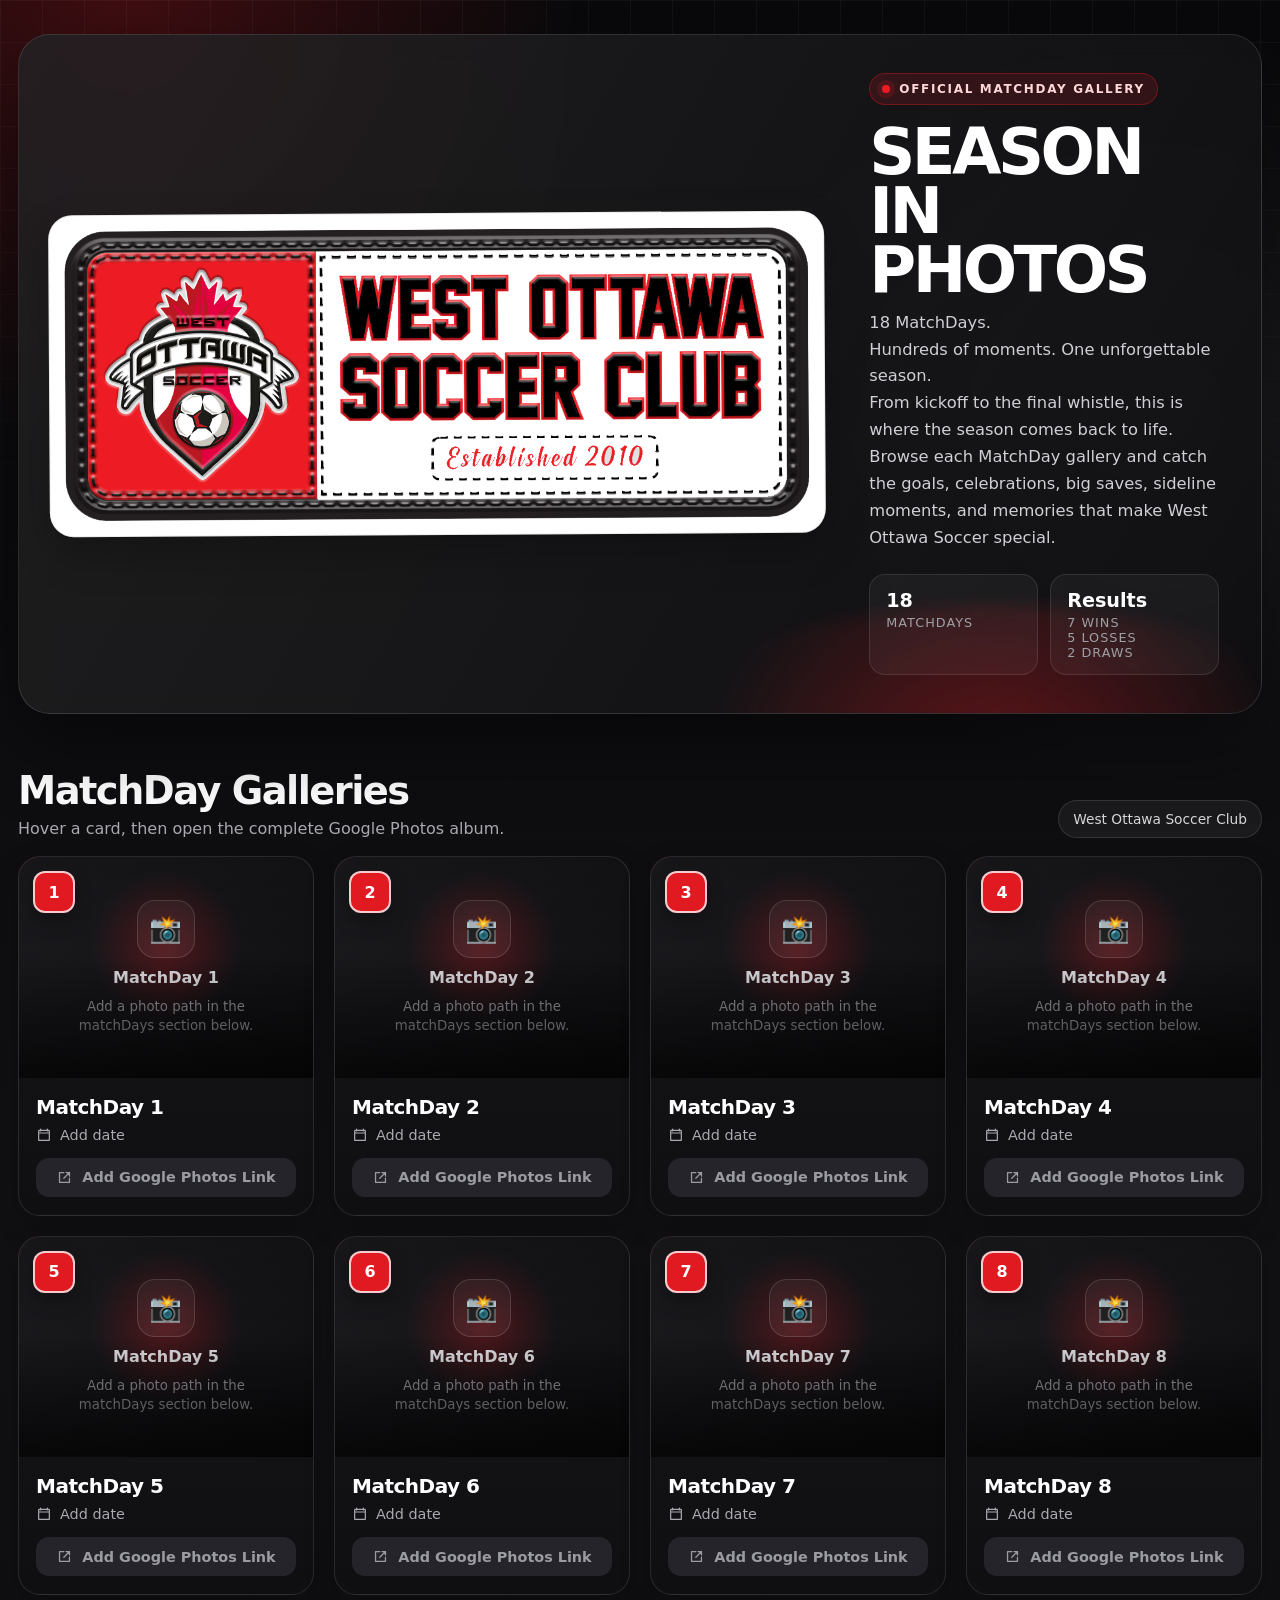
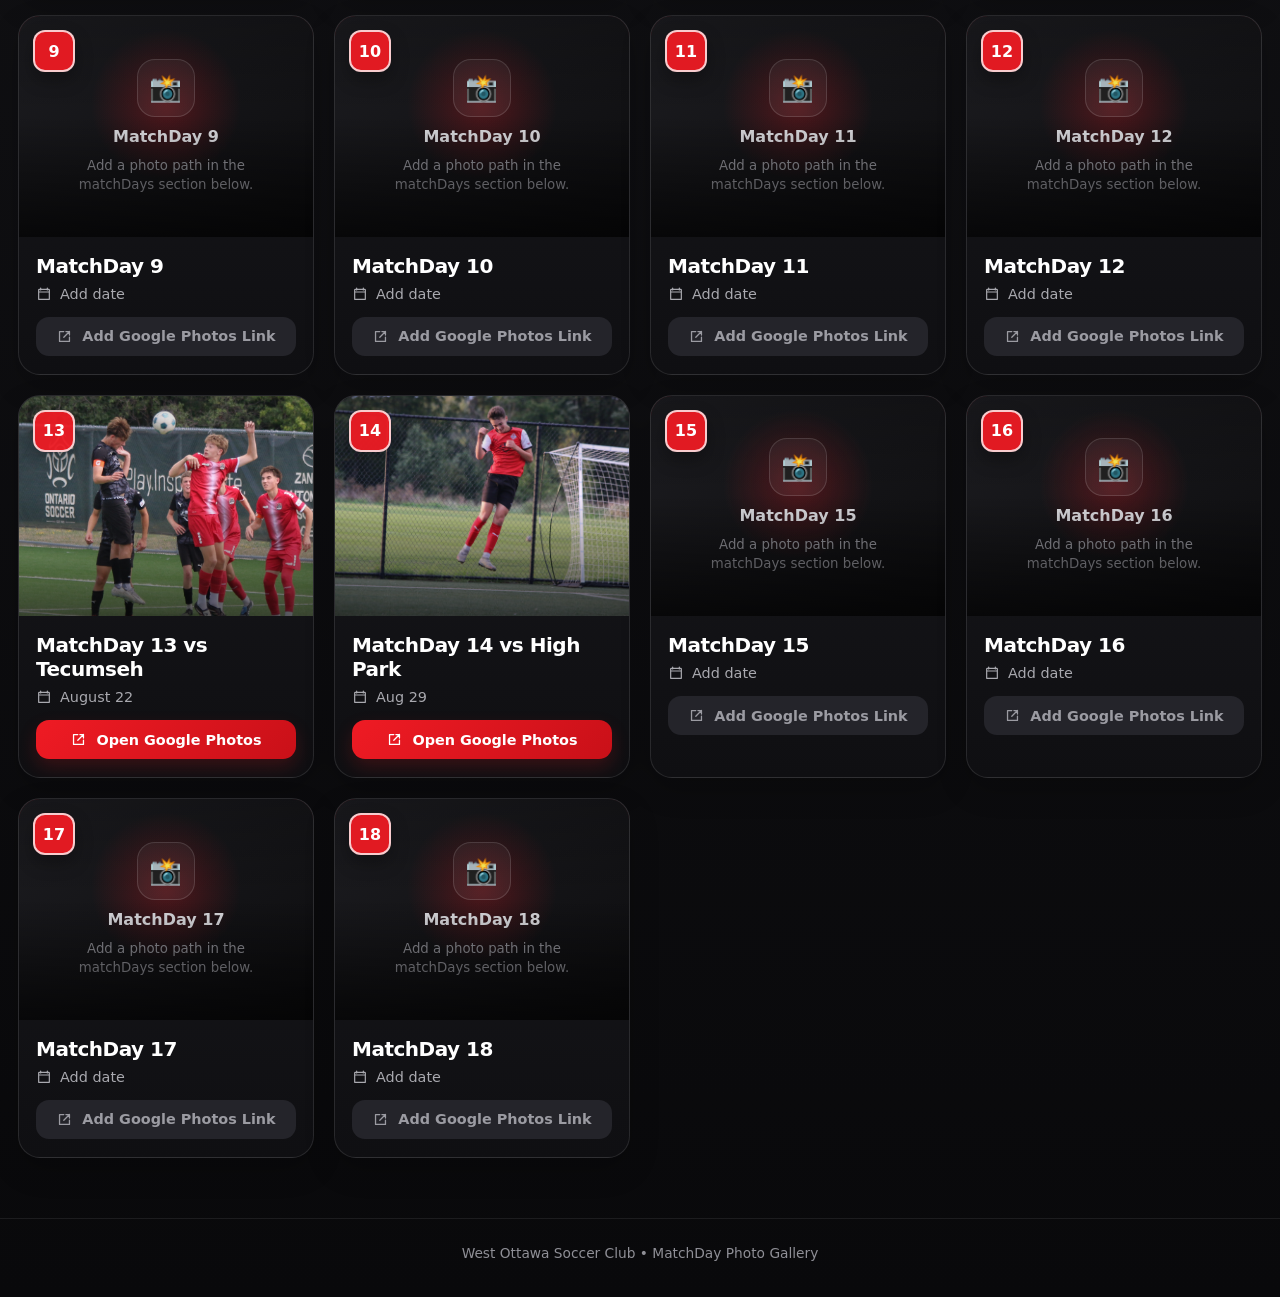
==== index.html @ 579917c5 "Improve matchday description formatting Updated the matchday description for better readability." ====
<!DOCTYPE html>
<html lang="en">
<head>
  <meta charset="UTF-8" />
  <meta name="viewport" content="width=device-width, initial-scale=1.0" />
  <meta name="theme-color" content="#d71920" />
  <title>West Ottawa Soccer Club — MatchDay Gallery</title>

  <style>
    :root{
      --red:#ef1b24;
      --red-dark:#b70f16;
      --black:#0c0c0f;
      --black-soft:#17171b;
      --white:#ffffff;
      --offwhite:#f4f4f4;
      --grey:#8b8b8f;
      --border:rgba(255,255,255,.12);
      --shadow:0 18px 45px rgba(0,0,0,.22);
      --radius:22px;
    }

    *{box-sizing:border-box}
    html{scroll-behavior:smooth}

    body{
      margin:0;
      font-family:Inter,ui-sans-serif,system-ui,-apple-system,BlinkMacSystemFont,"Segoe UI",sans-serif;
      color:var(--white);
      background:
        radial-gradient(circle at 10% 0%, rgba(239,27,36,.24), transparent 28rem),
        radial-gradient(circle at 90% 14%, rgba(255,255,255,.07), transparent 24rem),
        linear-gradient(180deg,#09090b 0%,#111114 45%,#09090b 100%);
      min-height:100vh;
      overflow-x:hidden;
    }

    body::before{
      content:"";
      position:fixed;
      inset:0;
      pointer-events:none;
      opacity:.06;
      background-image:
        linear-gradient(rgba(255,255,255,.7) 1px,transparent 1px),
        linear-gradient(90deg,rgba(255,255,255,.7) 1px,transparent 1px);
      background-size:42px 42px;
      mask-image:linear-gradient(to bottom,black,transparent 80%);
    }

    a{color:inherit;text-decoration:none}

    .page-shell{
      width:min(1500px,calc(100% - 36px));
      margin:0 auto;
    }

    .hero{
      position:relative;
      padding:34px 0 26px;
    }

    .hero-card{
      position:relative;
      overflow:hidden;
      border:1px solid var(--border);
      border-radius:32px;
      background:
        linear-gradient(120deg,rgba(255,255,255,.09),rgba(255,255,255,.025)),
        rgba(8,8,10,.8);
      box-shadow:0 30px 80px rgba(0,0,0,.45);
      backdrop-filter:blur(14px);
    }

    .hero-card::after{
      content:"";
      position:absolute;
      inset:auto -12% -46% 45%;
      height:420px;
      border-radius:50%;
      background:radial-gradient(circle,rgba(239,27,36,.42),transparent 65%);
      filter:blur(8px);
      pointer-events:none;
    }

    .hero-inner{
      position:relative;
      z-index:2;
      display:grid;
      grid-template-columns:minmax(0,1.35fr) minmax(320px,.65fr);
      align-items:center;
      gap:32px;
      padding:30px;
    }

    .club-logo-wrap{
      position:relative;
      padding:16px;
      border-radius:24px;
      background:#fff;
      box-shadow:inset 0 0 0 1px rgba(0,0,0,.08),0 18px 40px rgba(0,0,0,.24);
      transform:rotate(-.35deg);
      transition:.35s ease;
    }

    .club-logo-wrap:hover{
      transform:rotate(0deg) translateY(-3px) scale(1.005);
    }

    .club-logo{
      width:100%;
      height:auto;
      display:block;
      border-radius:15px;
    }

    .hero-copy{
      padding:8px 12px;
    }

    .eyebrow{
      display:inline-flex;
      align-items:center;
      gap:9px;
      padding:8px 12px;
      border-radius:999px;
      background:rgba(239,27,36,.14);
      border:1px solid rgba(239,27,36,.34);
      color:#ffd6d8;
      text-transform:uppercase;
      font-size:.75rem;
      font-weight:800;
      letter-spacing:.14em;
    }

    .eyebrow::before{
      content:"";
      width:8px;
      height:8px;
      border-radius:50%;
      background:var(--red);
      box-shadow:0 0 0 5px rgba(239,27,36,.15);
    }

    h1{
      margin:18px 0 10px;
      font-size:clamp(2.3rem,5vw,5rem);
      line-height:.92;
      letter-spacing:-.055em;
      text-transform:uppercase;
    }

    .hero-copy p{
      margin:0;
      color:#cfcfd5;
      font-size:1.02rem;
      line-height:1.65;
      max-width:50ch;
    }

    .stats{
      display:flex;
      flex-wrap:wrap;
      gap:12px;
      margin-top:22px;
    }

    .stat{
      flex:1 1 120px;
      padding:14px 16px;
      border:1px solid rgba(255,255,255,.1);
      border-radius:16px;
      background:rgba(255,255,255,.045);
    }

    .stat strong{
      display:block;
      font-size:1.2rem;
    }

    .stat span{
      display:block;
      margin-top:3px;
      color:#9f9fa6;
      font-size:.8rem;
      text-transform:uppercase;
      letter-spacing:.08em;
    }

    .section-head{
      display:flex;
      justify-content:space-between;
      align-items:end;
      gap:20px;
      margin:28px 0 18px;
    }

    .section-title{
      margin:0;
      font-size:clamp(1.75rem,3vw,2.5rem);
      letter-spacing:-.04em;
    }

    .section-subtitle{
      margin:.4rem 0 0;
      color:#a9a9b0;
    }

    .season-tag{
      border:1px solid rgba(255,255,255,.12);
      background:rgba(255,255,255,.05);
      padding:10px 14px;
      border-radius:999px;
      color:#d8d8dc;
      font-size:.86rem;
      white-space:nowrap;
    }

    .gallery{
      display:grid;
      grid-template-columns:repeat(4,minmax(0,1fr));
      gap:20px;
      padding-bottom:60px;
    }

    .match-card{
      position:relative;
      isolation:isolate;
      border-radius:var(--radius);
      overflow:hidden;
      background:linear-gradient(180deg,#17171b,#0f0f12);
      border:1px solid rgba(255,255,255,.105);
      box-shadow:0 12px 30px rgba(0,0,0,.2);
      transition:transform .28s ease,box-shadow .28s ease,border-color .28s ease;
      min-width:0;
    }

    .match-card::before{
      content:"";
      position:absolute;
      inset:-2px;
      border-radius:inherit;
      z-index:-1;
      background:linear-gradient(145deg,rgba(239,27,36,.0),rgba(239,27,36,.7),rgba(255,255,255,.1));
      opacity:0;
      transition:.28s ease;
    }

    .match-card:hover{
      transform:translateY(-8px);
      box-shadow:0 25px 55px rgba(0,0,0,.34);
      border-color:transparent;
    }

    .match-card:hover::before{opacity:1}

    .photo-frame{
      position:relative;
      aspect-ratio:4/3;
      overflow:hidden;
      background:
        linear-gradient(150deg,rgba(239,27,36,.24),rgba(255,255,255,.035)),
        #1c1c20;
    }

    .photo-frame img{
      width:100%;
      height:100%;
      object-fit:cover;
      display:block;
      transition:transform .5s cubic-bezier(.2,.7,.2,1),filter .5s ease;
    }

    .match-card:hover .photo-frame img{
      transform:scale(1.06);
      filter:saturate(1.08) contrast(1.03);
    }

    .photo-overlay{
      position:absolute;
      inset:0;
      display:flex;
      flex-direction:column;
      justify-content:space-between;
      padding:14px;
      background:linear-gradient(to bottom,rgba(0,0,0,.18),transparent 45%,rgba(0,0,0,.64));
      pointer-events:none;
    }

    .number-badge{
      align-self:flex-start;
      display:grid;
      place-items:center;
      width:42px;
      height:42px;
      border-radius:12px;
      background:rgba(239,27,36,.94);
      border:2px solid rgba(255,255,255,.78);
      font-weight:900;
      box-shadow:0 8px 18px rgba(0,0,0,.28);
    }

    .view-cue{
      align-self:flex-end;
      display:flex;
      align-items:center;
      gap:8px;
      padding:8px 10px;
      border-radius:999px;
      background:rgba(0,0,0,.55);
      border:1px solid rgba(255,255,255,.15);
      backdrop-filter:blur(9px);
      font-size:.78rem;
      font-weight:700;
      opacity:0;
      transform:translateY(6px);
      transition:.25s ease;
    }

    .match-card:hover .view-cue{
      opacity:1;
      transform:translateY(0);
    }

    .placeholder{
      position:absolute;
      inset:0;
      display:grid;
      place-items:center;
      text-align:center;
      padding:24px;
      background:
        radial-gradient(circle at 50% 40%,rgba(239,27,36,.28),transparent 38%),
        linear-gradient(145deg,#1c1c20,#0d0d0f);
    }

    .placeholder-inner{
      display:flex;
      flex-direction:column;
      align-items:center;
      gap:10px;
      color:#dddde1;
    }

    .placeholder-icon{
      width:58px;
      height:58px;
      border-radius:18px;
      display:grid;
      place-items:center;
      border:1px solid rgba(255,255,255,.14);
      background:rgba(255,255,255,.05);
      font-size:1.65rem;
    }

    .placeholder small{
      color:#94949b;
      line-height:1.45;
    }

    .card-body{
      padding:17px 17px 18px;
    }

    .match-title{
      margin:0;
      font-size:1.25rem;
      letter-spacing:-.025em;
    }

    .date-line{
      display:flex;
      align-items:center;
      gap:8px;
      margin:8px 0 15px;
      color:#a9a9af;
      font-size:.9rem;
    }

    .date-line svg{
      width:16px;
      height:16px;
      flex:0 0 auto;
    }

    .album-link{
      display:flex;
      align-items:center;
      justify-content:center;
      gap:9px;
      width:100%;
      padding:11px 13px;
      border-radius:13px;
      color:#fff;
      font-weight:800;
      font-size:.9rem;
      background:linear-gradient(135deg,var(--red),#c91018);
      box-shadow:0 8px 18px rgba(239,27,36,.18);
      transition:.22s ease;
    }

    .album-link:hover{
      transform:translateY(-2px);
      box-shadow:0 12px 24px rgba(239,27,36,.28);
      filter:brightness(1.05);
    }

    .album-link.is-placeholder{
      background:#24242a;
      color:#9b9ba2;
      box-shadow:none;
      cursor:not-allowed;
    }

    .album-link svg{
      width:17px;
      height:17px;
    }

    footer{
      border-top:1px solid rgba(255,255,255,.08);
      color:#8f8f96;
      text-align:center;
      padding:26px 16px 36px;
      font-size:.86rem;
    }

    .back-to-top{
      position:fixed;
      right:20px;
      bottom:20px;
      width:46px;
      height:46px;
      border-radius:50%;
      border:1px solid rgba(255,255,255,.16);
      color:#fff;
      background:rgba(18,18,22,.82);
      backdrop-filter:blur(12px);
      display:grid;
      place-items:center;
      opacity:0;
      transform:translateY(10px);
      pointer-events:none;
      cursor:pointer;
      transition:.24s ease;
      z-index:20;
    }

    .back-to-top.show{
      opacity:1;
      transform:translateY(0);
      pointer-events:auto;
    }

    .back-to-top:hover{
      background:var(--red);
      transform:translateY(-2px);
    }

    .reveal{
      opacity:0;
      transform:translateY(16px);
      transition:opacity .55s ease,transform .55s ease;
    }

    .reveal.visible{
      opacity:1;
      transform:translateY(0);
    }

    @media (max-width:1180px){
      .gallery{grid-template-columns:repeat(3,minmax(0,1fr))}
      .hero-inner{grid-template-columns:1fr}
      .hero-copy{padding:4px}
    }

    @media (max-width:820px){
      .gallery{grid-template-columns:repeat(2,minmax(0,1fr))}
      .hero-inner{padding:18px}
      .page-shell{width:min(100% - 24px,1500px)}
      .section-head{align-items:flex-start;flex-direction:column}
    }

    @media (max-width:520px){
      .gallery{grid-template-columns:1fr}
      .hero{padding-top:16px}
      .hero-card{border-radius:24px}
      .club-logo-wrap{padding:9px;border-radius:16px}
      .club-logo{border-radius:10px}
      h1{font-size:2.3rem}
    }

    @media (prefers-reduced-motion:reduce){
      *{
        scroll-behavior:auto !important;
        transition:none !important;
        animation:none !important;
      }
      .reveal{opacity:1;transform:none}
    }
  </style>
</head>
<body>

  <main class="page-shell">
    <section class="hero">
      <div class="hero-card">
        <div class="hero-inner">
          <div class="club-logo-wrap">
            <img
              class="club-logo"
              src="images/west-ottawa-soccer-club.png"
              alt="West Ottawa Soccer Club"
            />
          </div>

          <div class="hero-copy">
            <div class="eyebrow">Official MatchDay Gallery</div>
            <h1>Season in<br>Photos</h1>
            <p>
             18 MatchDays. <br>Hundreds of moments. One unforgettable season.<br>
From kickoff to the final whistle, this is where the season comes back to life. 
              <br>Browse each MatchDay gallery and catch the goals, celebrations, big saves, sideline moments, and memories that make West Ottawa Soccer special.
            </p>

            <div class="stats">
              <div class="stat"><strong>18</strong><span>MatchDays</span></div>
                <div class="stat"><strong>Results</strong><span>7 Wins <br>5 Losses<br>2 Draws</span></div>
            </div>
          </div>
        </div>
      </div>
    </section>

    <section>
      <div class="section-head">
        <div>
          <h2 class="section-title">MatchDay Galleries</h2>
          <p class="section-subtitle">Hover a card, then open the complete Google Photos album.</p>
        </div>
        <div class="season-tag">West Ottawa Soccer Club</div>
      </div>

      <div id="gallery" class="gallery" aria-live="polite"></div>
    </section>
  </main>

  <button class="back-to-top" id="backToTop" aria-label="Back to top">↑</button>

  <footer>
    West Ottawa Soccer Club • MatchDay Photo Gallery
  </footer>

  <script>
    /*
      ============================================================
      EDIT YOUR MATCHDAYS HERE
      ============================================================

      photo: Put the image inside the /images folder and enter its filename.
             Example: "images/matchday-01.jpg"

      date:  Enter any date format you like.
             Example: "September 10, 2026"

      album: Paste the Google Photos album link.
             Example: "https://photos.app.goo.gl/xxxxxxxx"

      If photo or album is left blank, the page automatically shows
      a clean placeholder instead.
    */

    const matchDays = [
      { title: "MatchDay 1",  date: "Add date", photo: "", album: "" },
      { title: "MatchDay 2",  date: "Add date", photo: "", album: "" },
      { title: "MatchDay 3",  date: "Add date", photo: "", album: "" },
      { title: "MatchDay 4",  date: "Add date", photo: "", album: "" },
      { title: "MatchDay 5",  date: "Add date", photo: "", album: "" },
      { title: "MatchDay 6",  date: "Add date", photo: "", album: "" },
      { title: "MatchDay 7",  date: "Add date", photo: "", album: "" },
      { title: "MatchDay 8",  date: "Add date", photo: "", album: "" },
      { title: "MatchDay 9",  date: "Add date", photo: "", album: "" },
      { title: "MatchDay 10", date: "Add date", photo: "", album: "" },
      { title: "MatchDay 11", date: "Add date", photo: "", album: "" },
      { title: "MatchDay 12", date: "Add date", photo: "", album: "" },
      { title: "MatchDay 13 vs Tecumseh", date: "August 22", photo: "images/matchday13.jpg", album: "https://photos.app.goo.gl/EwBKHzGnPzG1Ua9W6" },
      { title: "MatchDay 14 vs High Park", date: "Aug 29", photo: "images//matchday_14.JPG", album: "https://photos.app.goo.gl/i1wYfPBnwcWa2Lvh7" },
      { title: "MatchDay 15", date: "Add date", photo: "", album: "" },
      { title: "MatchDay 16", date: "Add date", photo: "", album: "" },
      { title: "MatchDay 17", date: "Add date", photo: "", album: "" },
      { title: "MatchDay 18", date: "Add date", photo: "", album: "" }
    ];

    const gallery = document.getElementById("gallery");

    const calendarIcon = `
      <svg viewBox="0 0 24 24" fill="none" aria-hidden="true">
        <path d="M7 3v3M17 3v3M4 9h16M5 5h14a1 1 0 0 1 1 1v14H4V6a1 1 0 0 1 1-1Z"
          stroke="currentColor" stroke-width="1.8" stroke-linecap="round" stroke-linejoin="round"/>
      </svg>`;

    const linkIcon = `
      <svg viewBox="0 0 24 24" fill="none" aria-hidden="true">
        <path d="M14 5h5v5M19 5l-8 8M19 13v6H5V5h6"
          stroke="currentColor" stroke-width="1.8" stroke-linecap="round" stroke-linejoin="round"/>
      </svg>`;

    function createCard(item, index) {
      const card = document.createElement("article");
      card.className = "match-card reveal";
      card.style.transitionDelay = `${(index % 4) * 55}ms`;

      const frame = document.createElement("div");
      frame.className = "photo-frame";

      if (item.photo && item.photo.trim()) {
        const img = document.createElement("img");
        img.src = item.photo;
        img.alt = `${item.title} featured photo`;
        img.loading = "lazy";

        img.addEventListener("error", () => {
          img.remove();
          addPlaceholder(frame, item.title);
        });

        frame.appendChild(img);
      } else {
        addPlaceholder(frame, item.title);
      }

      const overlay = document.createElement("div");
      overlay.className = "photo-overlay";
      overlay.innerHTML = `
        <div class="number-badge">${index + 1}</div>
      `;
      frame.appendChild(overlay);

      const body = document.createElement("div");
      body.className = "card-body";

      const validAlbum = item.album && item.album.trim();

      body.innerHTML = `
        <h3 class="match-title">${item.title}</h3>
        <div class="date-line">${calendarIcon}<span>${item.date || "Add date"}</span></div>
        <a
          class="album-link ${validAlbum ? "" : "is-placeholder"}"
          href="${validAlbum ? item.album : "#"}"
          ${validAlbum ? 'target="_blank" rel="noopener noreferrer"' : 'aria-disabled="true"'}
        >
          ${linkIcon}
          ${validAlbum ? "Open Google Photos" : "Add Google Photos Link"}
        </a>
      `;

      const link = body.querySelector(".album-link");
      if (!validAlbum) {
        link.addEventListener("click", event => event.preventDefault());
      }

      card.append(frame, body);
      return card;
    }

    function addPlaceholder(frame, title) {
      const placeholder = document.createElement("div");
      placeholder.className = "placeholder";
      placeholder.innerHTML = `
        <div class="placeholder-inner">
          <div class="placeholder-icon">📸</div>
          <strong>${title}</strong>
          <small>Add a photo path in the<br>matchDays section below.</small>
        </div>
      `;
      frame.prepend(placeholder);
    }

    matchDays.forEach((item, index) => {
      gallery.appendChild(createCard(item, index));
    });

    // Scroll-reveal effect.
    const observer = new IntersectionObserver(entries => {
      entries.forEach(entry => {
        if (entry.isIntersecting) {
          entry.target.classList.add("visible");
          observer.unobserve(entry.target);
        }
      });
    }, { threshold: 0.12 });

    document.querySelectorAll(".reveal").forEach(el => observer.observe(el));

    // Back-to-top button.
    const backToTop = document.getElementById("backToTop");

    window.addEventListener("scroll", () => {
      backToTop.classList.toggle("show", window.scrollY > 650);
    });

    backToTop.addEventListener("click", () => {
      window.scrollTo({ top: 0, behavior: "smooth" });
    });

    // Slight 3D movement on desktop cards.
    if (window.matchMedia("(pointer: fine)").matches) {
      document.querySelectorAll(".match-card").forEach(card => {
        card.addEventListener("mousemove", event => {
          const rect = card.getBoundingClientRect();
          const x = (event.clientX - rect.left) / rect.width - 0.5;
          const y = (event.clientY - rect.top) / rect.height - 0.5;
          card.style.transform =
            `translateY(-8px) perspective(800px) rotateX(${y * -2.5}deg) rotateY(${x * 3}deg)`;
        });

        card.addEventListener("mouseleave", () => {
          card.style.transform = "";
        });
      });
    }
  </script>
</body>
</html>
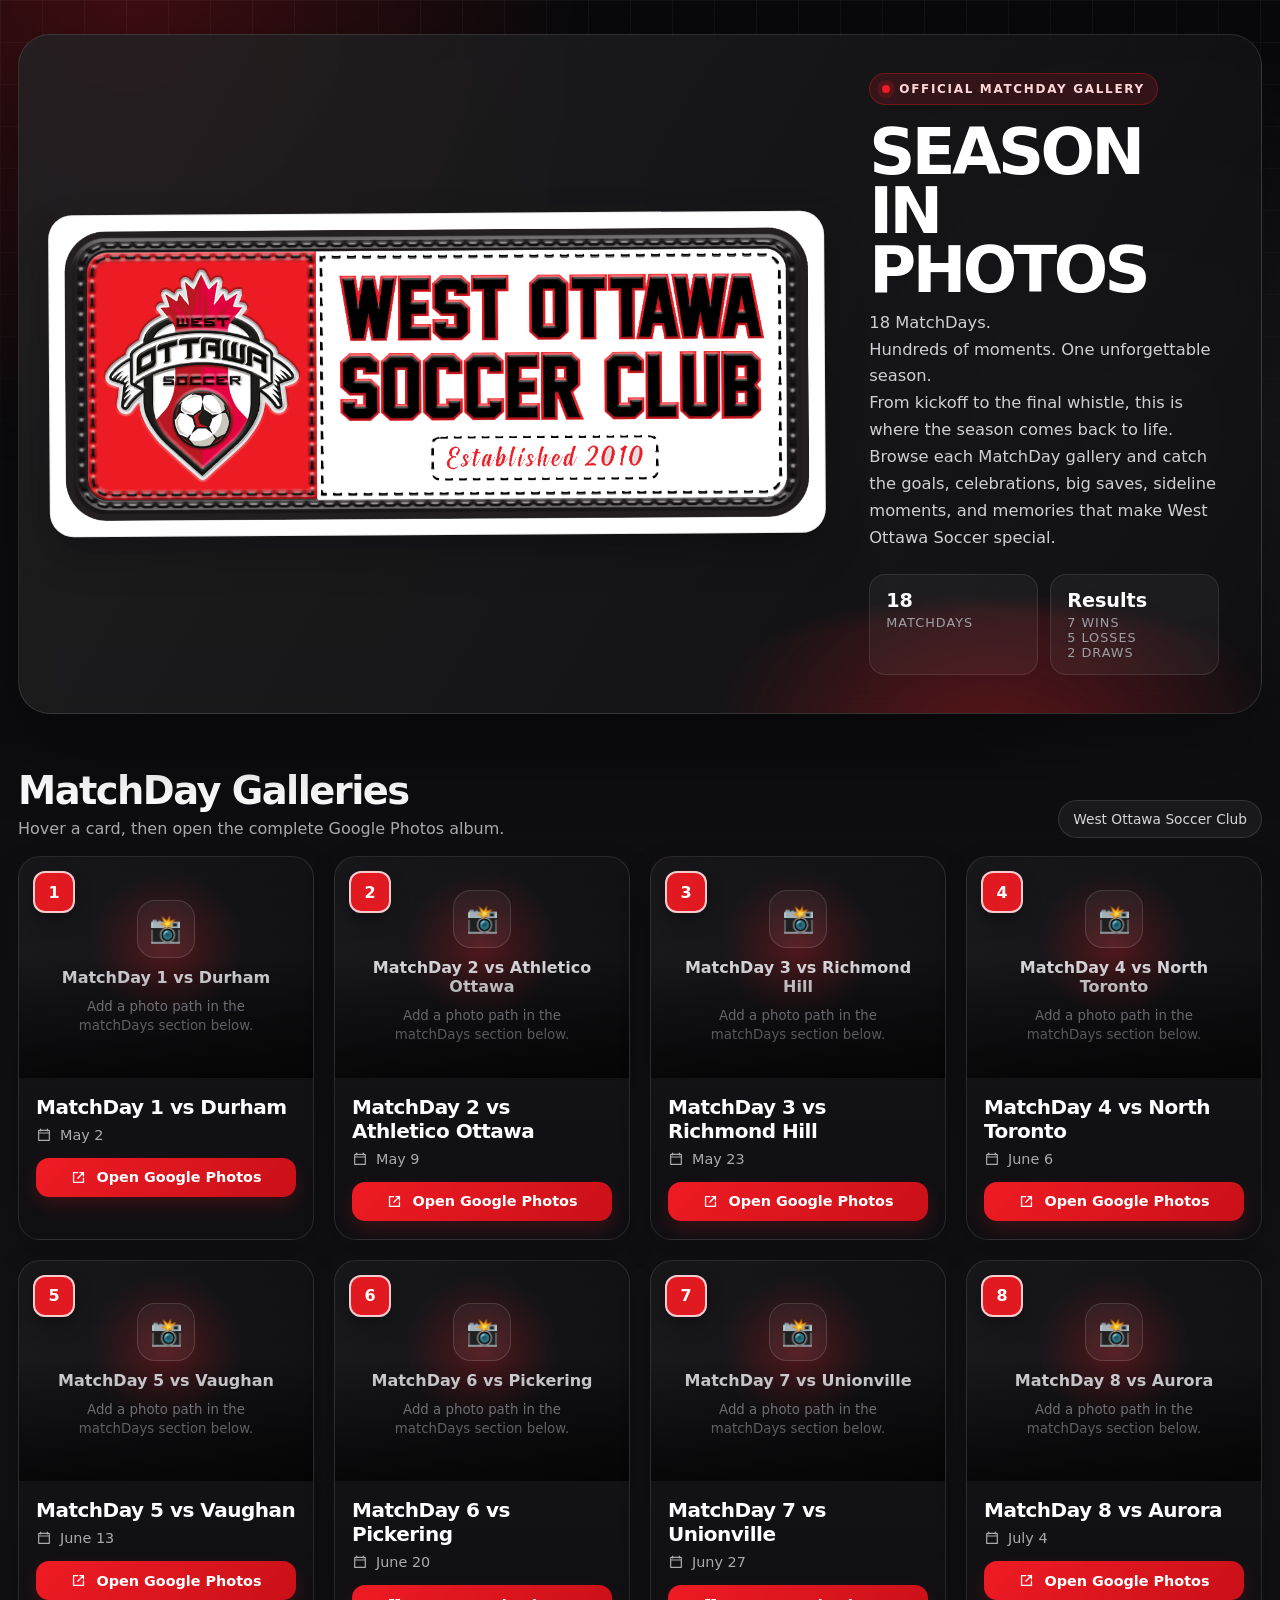
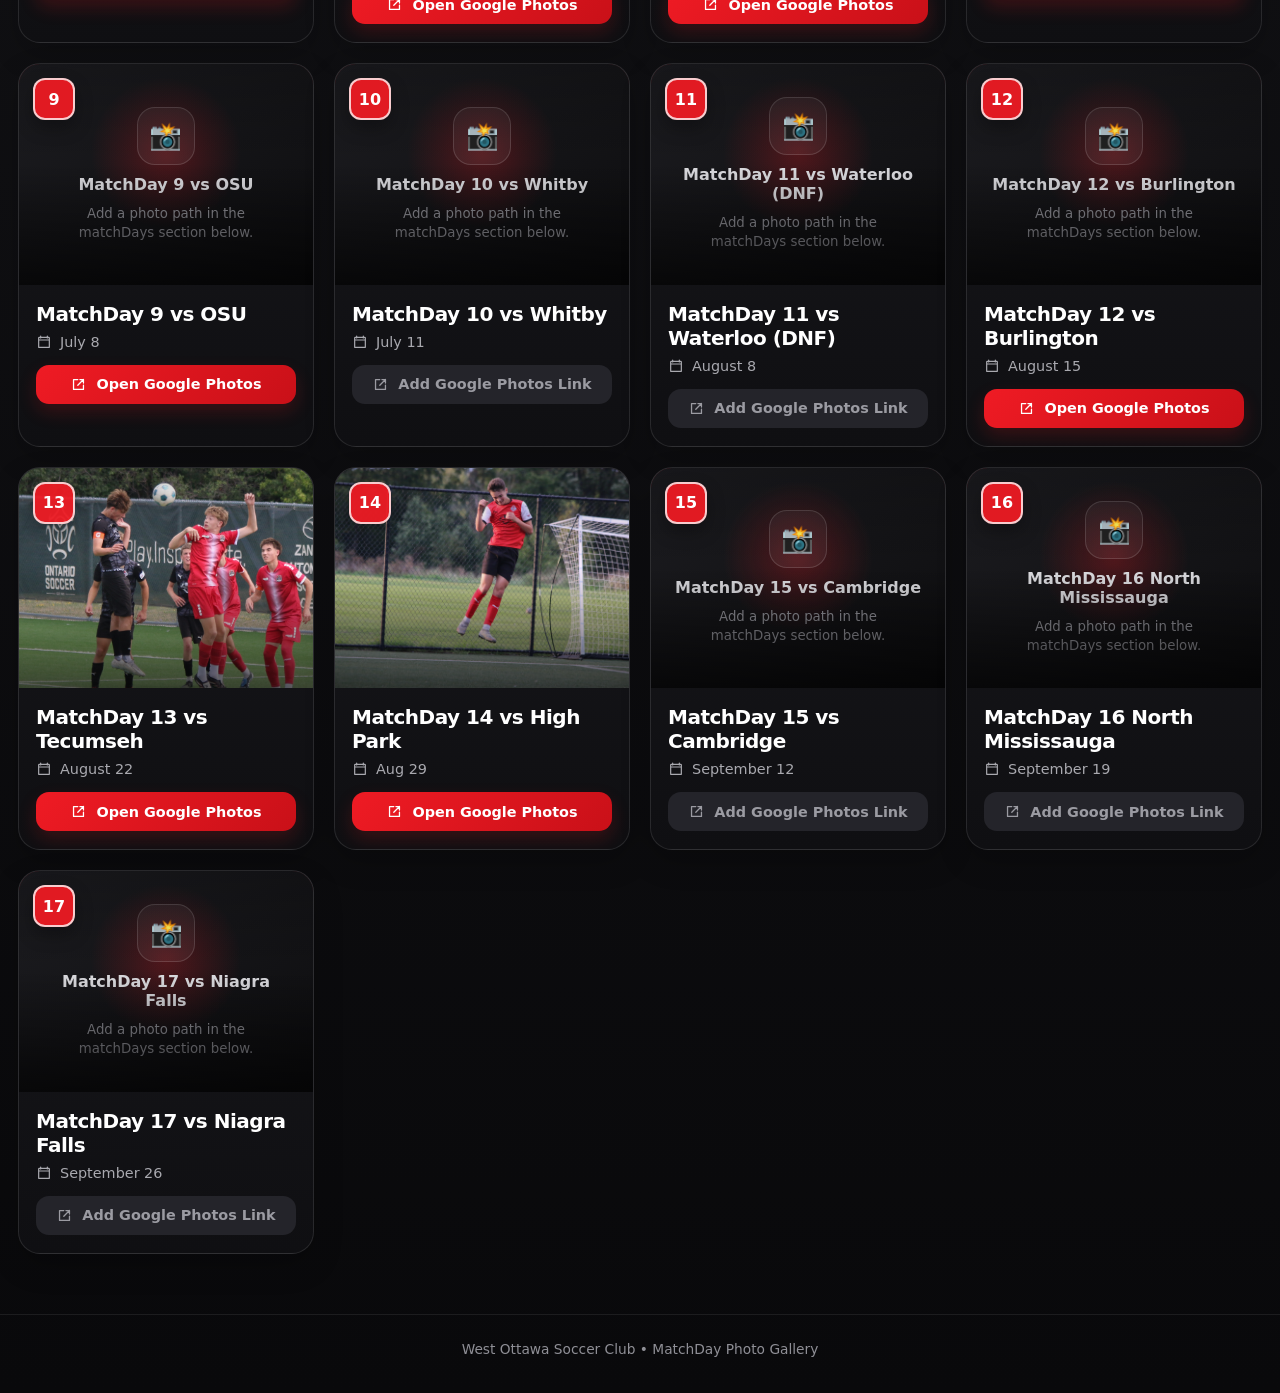
==== commit 47183955: "Update match days with specific dates and opponents" ====
--- a/index.html
+++ b/index.html
@@ -571,24 +571,23 @@
     */
 
     const matchDays = [
-      { title: "MatchDay 1",  date: "Add date", photo: "", album: "" },
-      { title: "MatchDay 2",  date: "Add date", photo: "", album: "" },
-      { title: "MatchDay 3",  date: "Add date", photo: "", album: "" },
-      { title: "MatchDay 4",  date: "Add date", photo: "", album: "" },
-      { title: "MatchDay 5",  date: "Add date", photo: "", album: "" },
-      { title: "MatchDay 6",  date: "Add date", photo: "", album: "" },
-      { title: "MatchDay 7",  date: "Add date", photo: "", album: "" },
-      { title: "MatchDay 8",  date: "Add date", photo: "", album: "" },
-      { title: "MatchDay 9",  date: "Add date", photo: "", album: "" },
-      { title: "MatchDay 10", date: "Add date", photo: "", album: "" },
-      { title: "MatchDay 11", date: "Add date", photo: "", album: "" },
-      { title: "MatchDay 12", date: "Add date", photo: "", album: "" },
+      { title: "MatchDay 1 vs Durham",  date: "May 2", photo: "", album: "https://photos.app.goo.gl/CpJXYjq9UbfQYw739" },
+      { title: "MatchDay 2 vs Athletico Ottawa",  date: "May 9", photo: "", album: "https://photos.app.goo.gl/8DzPTPufa3iHf6zm9" },
+      { title: "MatchDay 3 vs Richmond Hill",  date: "May 23", photo: "", album: "https://photos.app.goo.gl/zMSqg7Wm6cMf9doo9" },
+      { title: "MatchDay 4 vs North Toronto",  date: "June 6", photo: "", album: "https://photos.app.goo.gl/tbT9vp4wRvi2HDwS6" },
+      { title: "MatchDay 5 vs Vaughan",  date: "June 13", photo: "", album: "https://photos.app.goo.gl/iyX5mCeqYxHrRpnN8" },
+      { title: "MatchDay 6 vs Pickering",  date: "June 20", photo: "", album: "https://photos.app.goo.gl/XYKrVYmtFtffLrmR9" },
+      { title: "MatchDay 7 vs Unionville",  date: "Juny 27", photo: "", album: "https://photos.app.goo.gl/AkZSSDdi1pPiiZ6N7" },
+      { title: "MatchDay 8 vs Aurora",  date: "July 4", photo: "", album: "https://photos.app.goo.gl/YvtCcdBUDFKSdKke9" },
+      { title: "MatchDay 9 vs OSU",  date: "July 8", photo: "", album: "https://photos.app.goo.gl/jp4CrhKPVPJpHLKC7" },
+      { title: "MatchDay 10 vs Whitby", date: "July 11", photo: "https://photos.app.goo.gl/16qV5riJDn7WhxGT8", album: "" },
+      { title: "MatchDay 11 vs Waterloo (DNF)", date: "August 8", photo: "", album: "" },
+      { title: "MatchDay 12 vs Burlington", date: "August 15", photo: "", album: "https://photos.app.goo.gl/Nk5dpStEVPnSqp7A7" },
       { title: "MatchDay 13 vs Tecumseh", date: "August 22", photo: "images/matchday13.jpg", album: "https://photos.app.goo.gl/EwBKHzGnPzG1Ua9W6" },
       { title: "MatchDay 14 vs High Park", date: "Aug 29", photo: "images//matchday_14.JPG", album: "https://photos.app.goo.gl/i1wYfPBnwcWa2Lvh7" },
-      { title: "MatchDay 15", date: "Add date", photo: "", album: "" },
-      { title: "MatchDay 16", date: "Add date", photo: "", album: "" },
-      { title: "MatchDay 17", date: "Add date", photo: "", album: "" },
-      { title: "MatchDay 18", date: "Add date", photo: "", album: "" }
+      { title: "MatchDay 15 vs Cambridge", date: "September 12", photo: "", album: "" },
+      { title: "MatchDay 16 North Mississauga", date: "September 19", photo: "", album: "" },
+      { title: "MatchDay 17 vs Niagra Falls", date: "September 26", photo: "", album: "" },
     ];
 
     const gallery = document.getElementById("gallery");
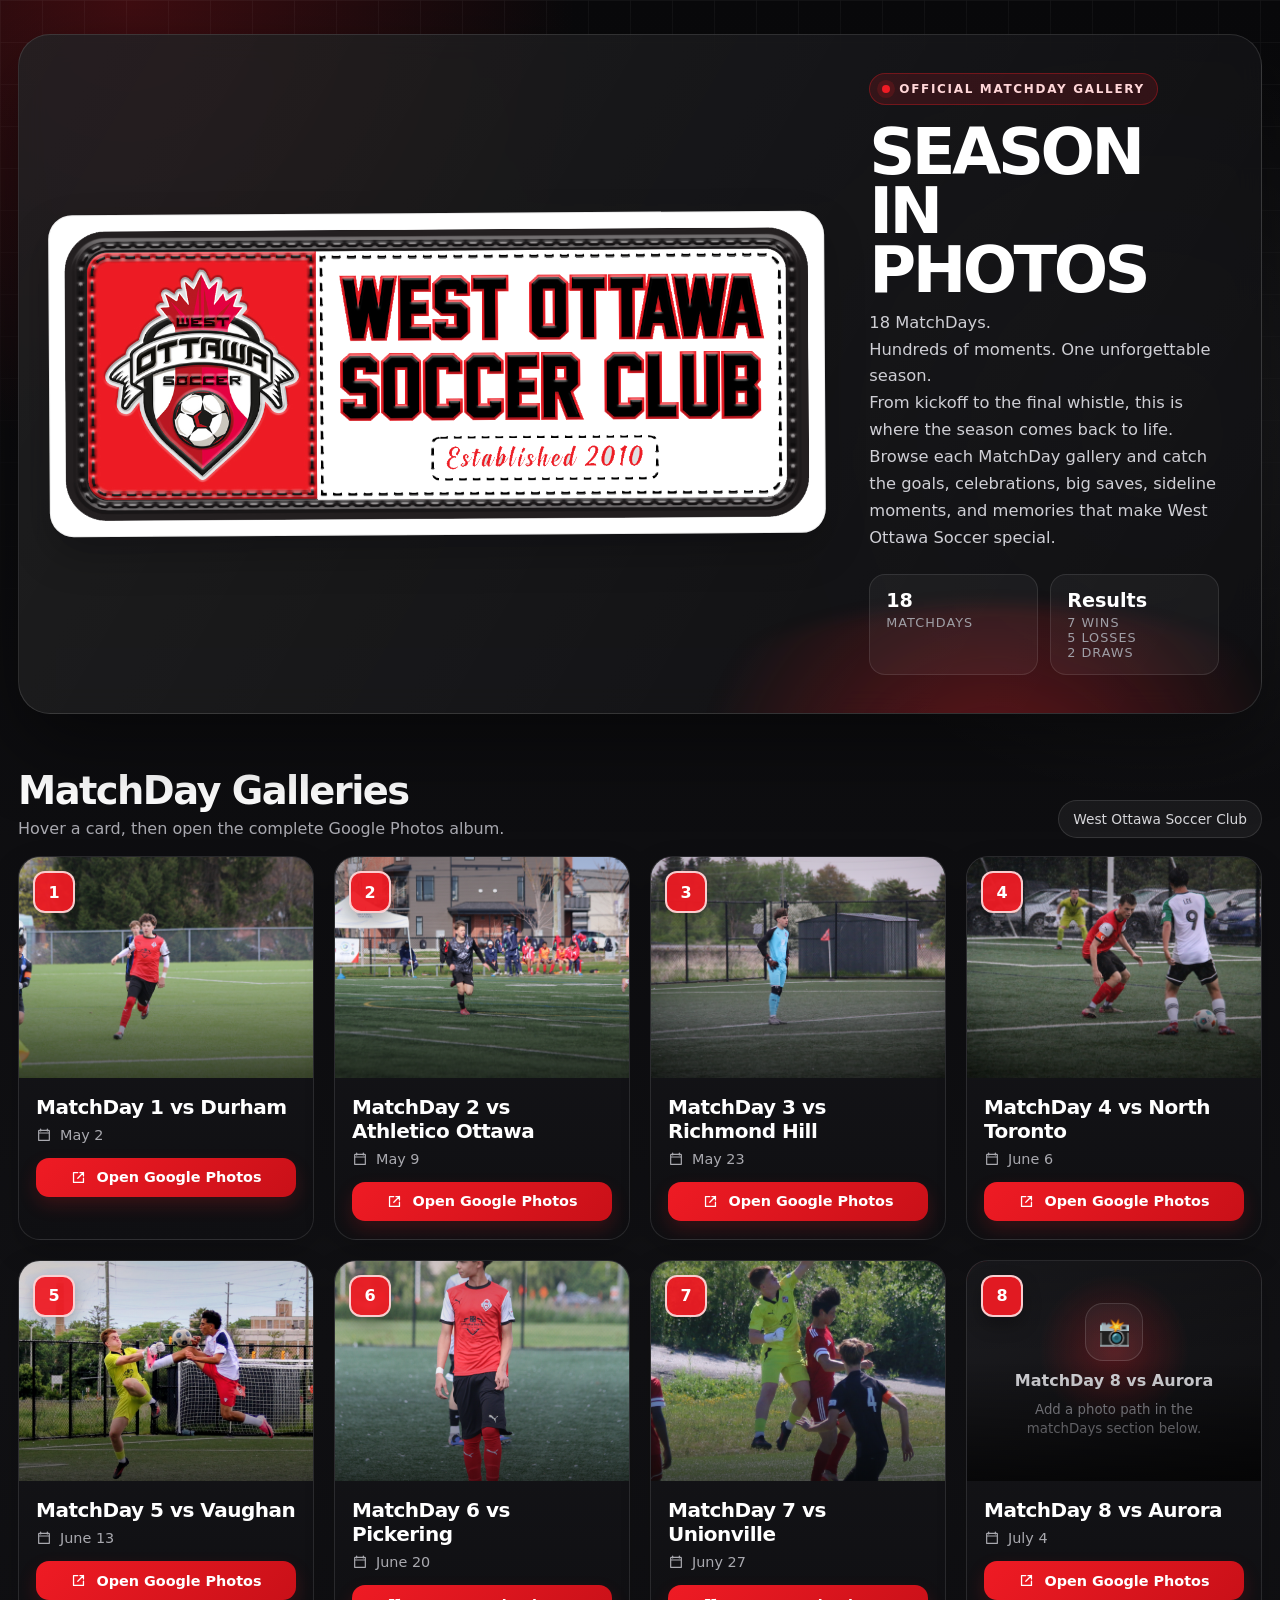
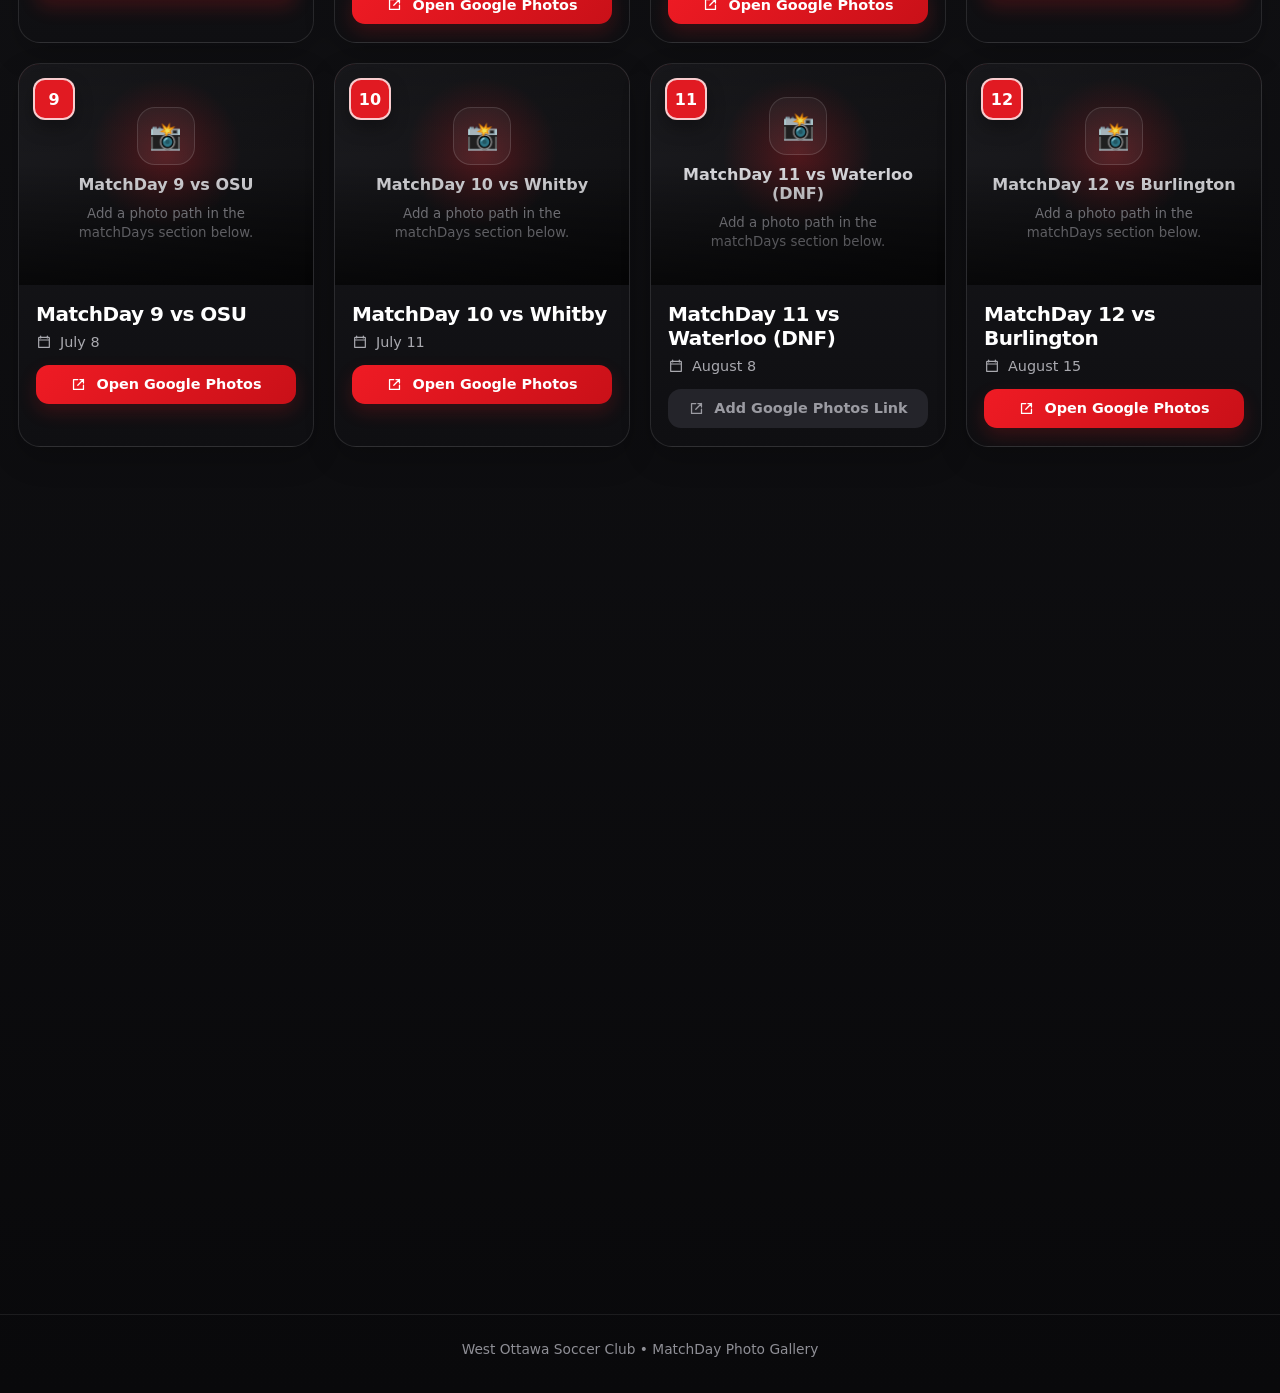
==== commit a8a117cf: "Add photos to match day entries in index.html Updated match details with corresponding photos for ea" ====
--- a/index.html
+++ b/index.html
@@ -571,18 +571,18 @@
     */
 
     const matchDays = [
-      { title: "MatchDay 1 vs Durham",  date: "May 2", photo: "", album: "https://photos.app.goo.gl/CpJXYjq9UbfQYw739" },
-      { title: "MatchDay 2 vs Athletico Ottawa",  date: "May 9", photo: "", album: "https://photos.app.goo.gl/8DzPTPufa3iHf6zm9" },
-      { title: "MatchDay 3 vs Richmond Hill",  date: "May 23", photo: "", album: "https://photos.app.goo.gl/zMSqg7Wm6cMf9doo9" },
-      { title: "MatchDay 4 vs North Toronto",  date: "June 6", photo: "", album: "https://photos.app.goo.gl/tbT9vp4wRvi2HDwS6" },
-      { title: "MatchDay 5 vs Vaughan",  date: "June 13", photo: "", album: "https://photos.app.goo.gl/iyX5mCeqYxHrRpnN8" },
-      { title: "MatchDay 6 vs Pickering",  date: "June 20", photo: "", album: "https://photos.app.goo.gl/XYKrVYmtFtffLrmR9" },
-      { title: "MatchDay 7 vs Unionville",  date: "Juny 27", photo: "", album: "https://photos.app.goo.gl/AkZSSDdi1pPiiZ6N7" },
-      { title: "MatchDay 8 vs Aurora",  date: "July 4", photo: "", album: "https://photos.app.goo.gl/YvtCcdBUDFKSdKke9" },
-      { title: "MatchDay 9 vs OSU",  date: "July 8", photo: "", album: "https://photos.app.goo.gl/jp4CrhKPVPJpHLKC7" },
-      { title: "MatchDay 10 vs Whitby", date: "July 11", photo: "https://photos.app.goo.gl/16qV5riJDn7WhxGT8", album: "" },
-      { title: "MatchDay 11 vs Waterloo (DNF)", date: "August 8", photo: "", album: "" },
-      { title: "MatchDay 12 vs Burlington", date: "August 15", photo: "", album: "https://photos.app.goo.gl/Nk5dpStEVPnSqp7A7" },
+      { title: "MatchDay 1 vs Durham",  date: "May 2", photo: "images/durham.JPG", album: "https://photos.app.goo.gl/CpJXYjq9UbfQYw739" },
+      { title: "MatchDay 2 vs Athletico Ottawa",  date: "May 9", photo: "images/aoj.JPG", album: "https://photos.app.goo.gl/8DzPTPufa3iHf6zm9" },
+      { title: "MatchDay 3 vs Richmond Hill",  date: "May 23", photo: "images/richmondhill.JPG", album: "https://photos.app.goo.gl/zMSqg7Wm6cMf9doo9" },
+      { title: "MatchDay 4 vs North Toronto",  date: "June 6", photo: "images/northtoronto.JPG", album: "https://photos.app.goo.gl/tbT9vp4wRvi2HDwS6" },
+      { title: "MatchDay 5 vs Vaughan",  date: "June 13", photo: "images/vaughan.JPG", album: "https://photos.app.goo.gl/iyX5mCeqYxHrRpnN8" },
+      { title: "MatchDay 6 vs Pickering",  date: "June 20", photo: "images/pickering.JPG", album: "https://photos.app.goo.gl/XYKrVYmtFtffLrmR9" },
+      { title: "MatchDay 7 vs Unionville",  date: "Juny 27", photo: "images/onionville.JPG", album: "https://photos.app.goo.gl/AkZSSDdi1pPiiZ6N7" },
+      { title: "MatchDay 8 vs Aurora",  date: "July 4", photo: "images/aurora.JPG", album: "https://photos.app.goo.gl/YvtCcdBUDFKSdKke9" },
+      { title: "MatchDay 9 vs OSU",  date: "July 8", photo: "images/osu.JPG", album: "https://photos.app.goo.gl/jp4CrhKPVPJpHLKC7" },
+      { title: "MatchDay 10 vs Whitby", date: "July 11", photo: "images/whitby.JPG", album: "https://photos.app.goo.gl/16qV5riJDn7WhxGT8" },
+      { title: "MatchDay 11 vs Waterloo (DNF)", date: "August 8", photo: "images/waterloo.JPG", album: "" },
+      { title: "MatchDay 12 vs Burlington", date: "August 15", photo: "images/burlington.JPG", album: "https://photos.app.goo.gl/Nk5dpStEVPnSqp7A7" },
       { title: "MatchDay 13 vs Tecumseh", date: "August 22", photo: "images/matchday13.jpg", album: "https://photos.app.goo.gl/EwBKHzGnPzG1Ua9W6" },
       { title: "MatchDay 14 vs High Park", date: "Aug 29", photo: "images//matchday_14.JPG", album: "https://photos.app.goo.gl/i1wYfPBnwcWa2Lvh7" },
       { title: "MatchDay 15 vs Cambridge", date: "September 12", photo: "", album: "" },
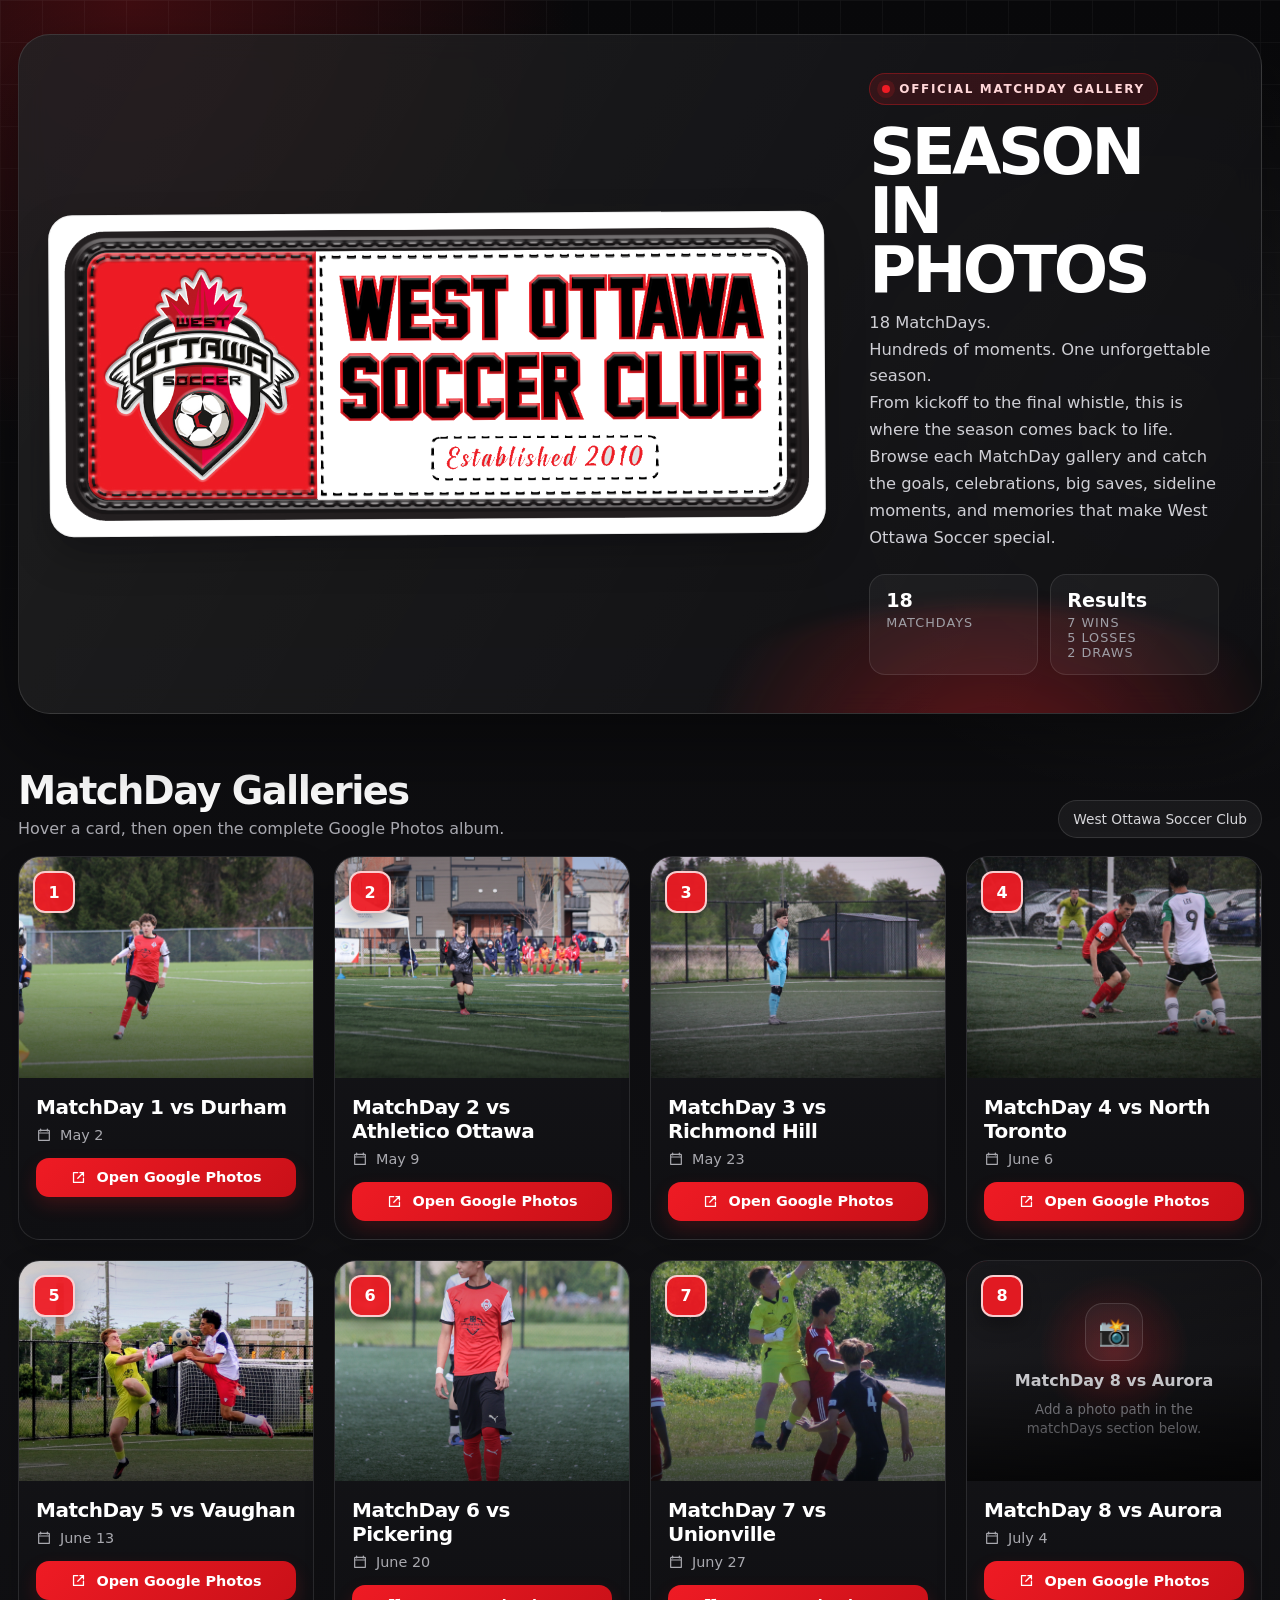
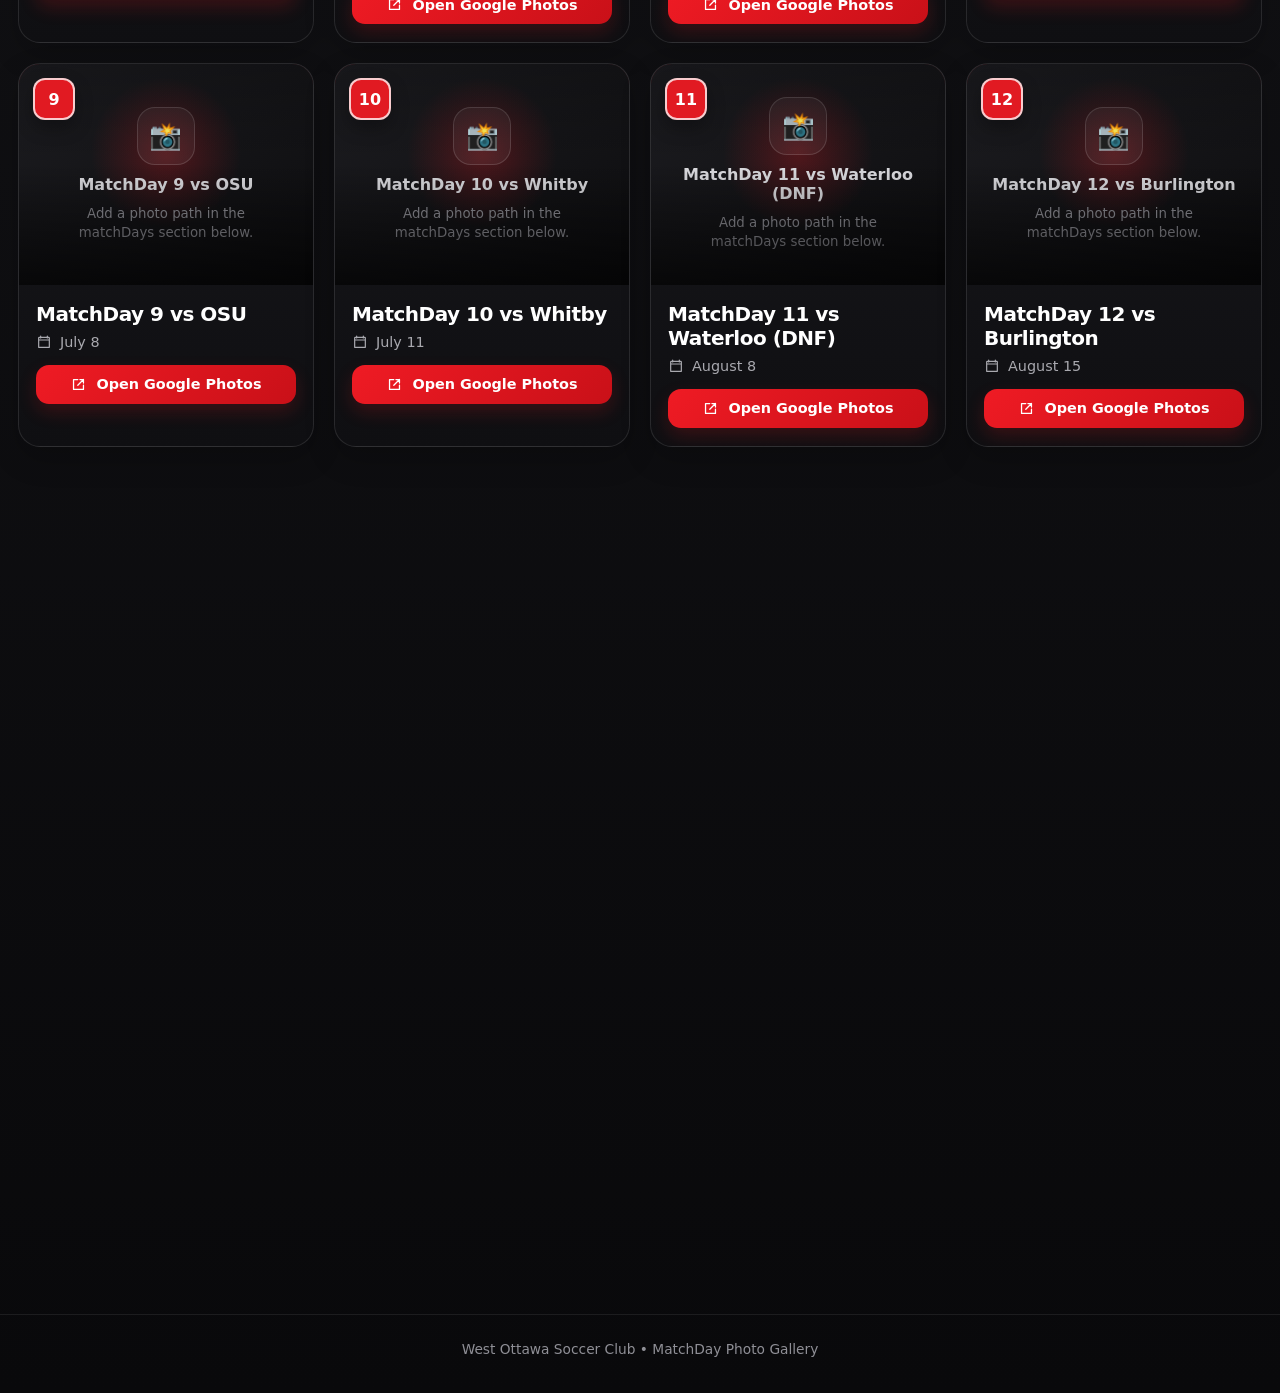
==== commit a62863c3: "Fix album link for MatchDay 11 vs Waterloo Updated MatchDay 11 entry with a valid album link." ====
--- a/index.html
+++ b/index.html
@@ -581,7 +581,7 @@
       { title: "MatchDay 8 vs Aurora",  date: "July 4", photo: "images/aurora.JPG", album: "https://photos.app.goo.gl/YvtCcdBUDFKSdKke9" },
       { title: "MatchDay 9 vs OSU",  date: "July 8", photo: "images/osu.JPG", album: "https://photos.app.goo.gl/jp4CrhKPVPJpHLKC7" },
       { title: "MatchDay 10 vs Whitby", date: "July 11", photo: "images/whitby.JPG", album: "https://photos.app.goo.gl/16qV5riJDn7WhxGT8" },
-      { title: "MatchDay 11 vs Waterloo (DNF)", date: "August 8", photo: "images/waterloo.JPG", album: "" },
+      { title: "MatchDay 11 vs Waterloo (DNF)", date: "August 8", photo: "images/waterloo.JPG", album: "https://photos.app.goo.gl/wy3UYzZvZDQU6gH67" },
       { title: "MatchDay 12 vs Burlington", date: "August 15", photo: "images/burlington.JPG", album: "https://photos.app.goo.gl/Nk5dpStEVPnSqp7A7" },
       { title: "MatchDay 13 vs Tecumseh", date: "August 22", photo: "images/matchday13.jpg", album: "https://photos.app.goo.gl/EwBKHzGnPzG1Ua9W6" },
       { title: "MatchDay 14 vs High Park", date: "Aug 29", photo: "images//matchday_14.JPG", album: "https://photos.app.goo.gl/i1wYfPBnwcWa2Lvh7" },
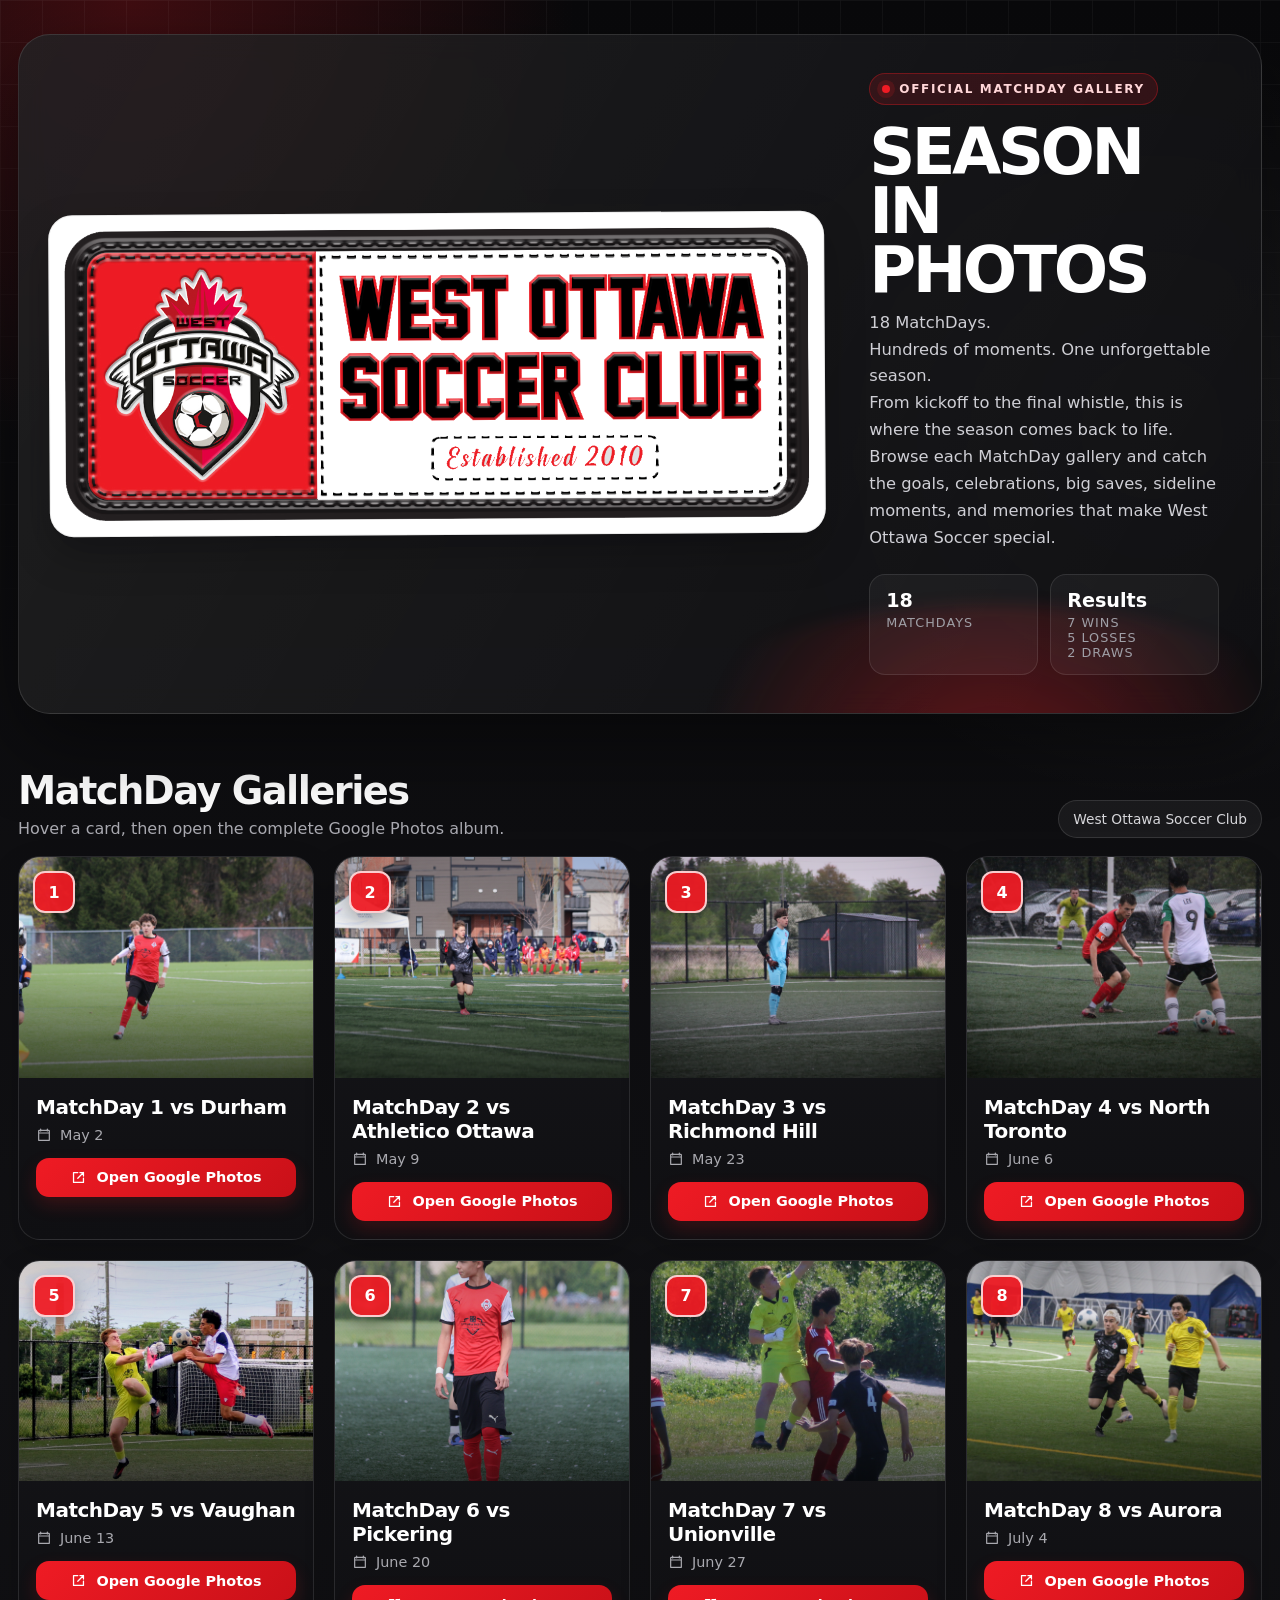
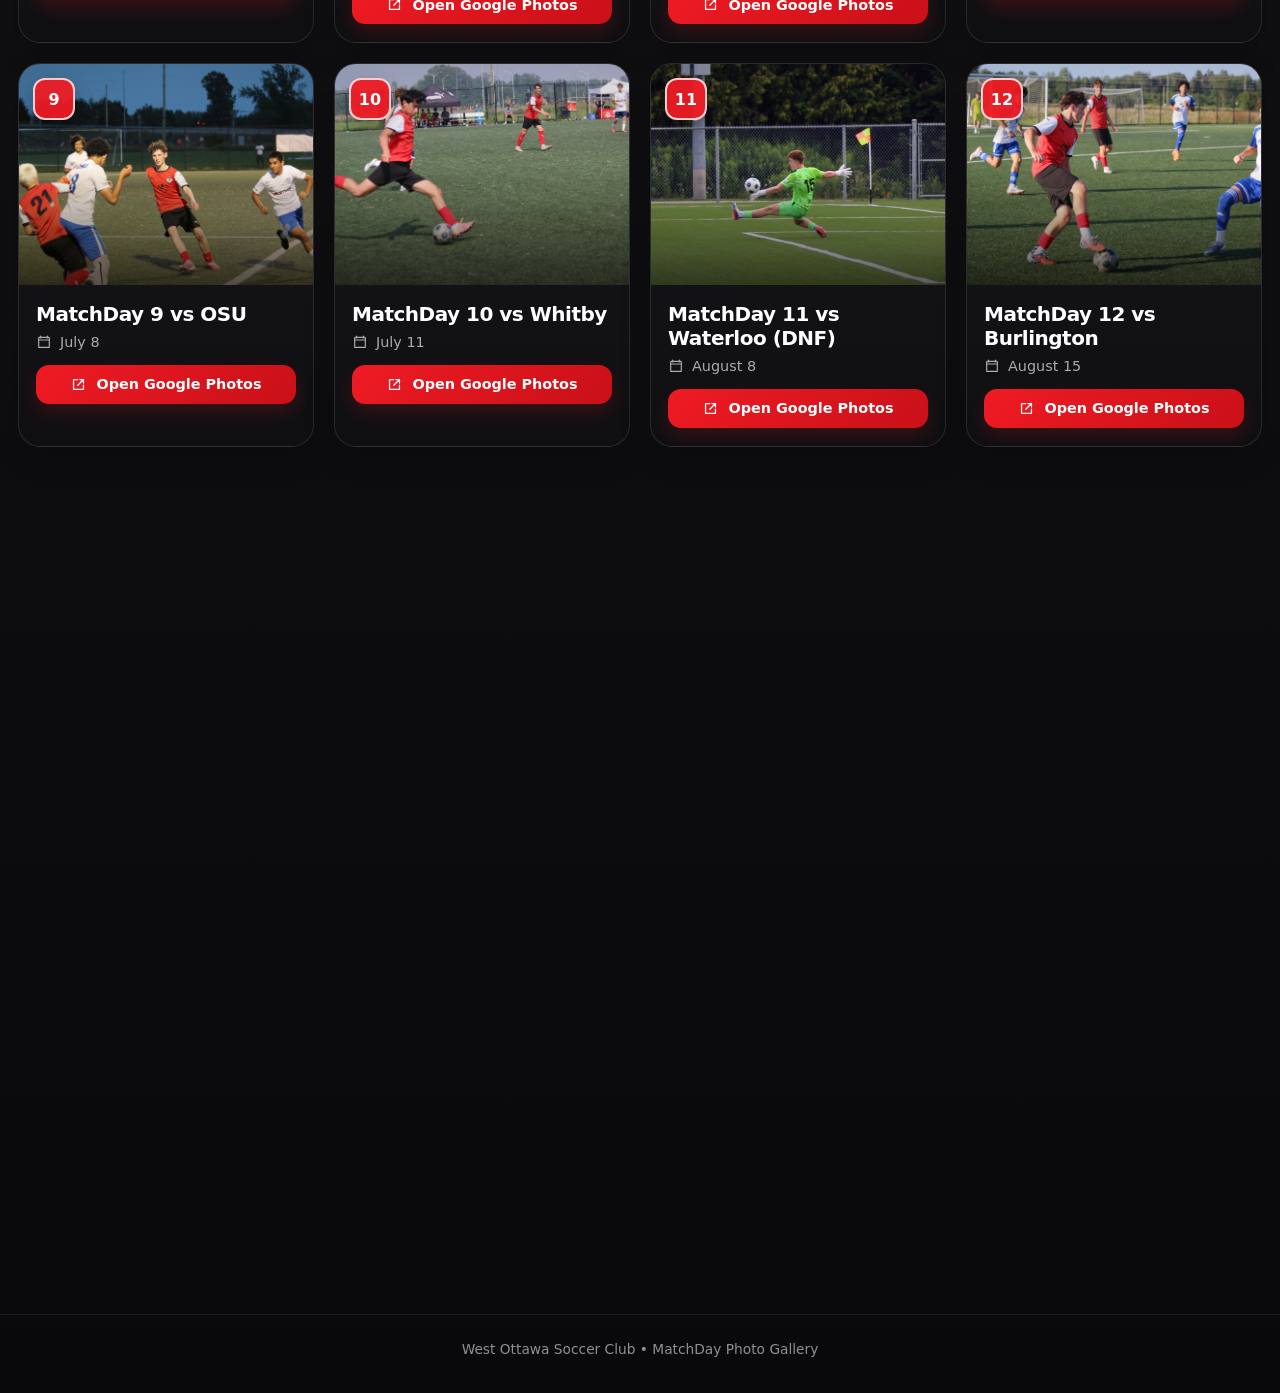
==== commit f70a4d3a: "Update matchday entries with new photos and links" ====
--- a/index.html
+++ b/index.html
@@ -584,8 +584,8 @@
       { title: "MatchDay 11 vs Waterloo (DNF)", date: "August 8", photo: "images/waterloo.JPG", album: "https://photos.app.goo.gl/wy3UYzZvZDQU6gH67" },
       { title: "MatchDay 12 vs Burlington", date: "August 15", photo: "images/burlington.JPG", album: "https://photos.app.goo.gl/Nk5dpStEVPnSqp7A7" },
       { title: "MatchDay 13 vs Tecumseh", date: "August 22", photo: "images/matchday13.jpg", album: "https://photos.app.goo.gl/EwBKHzGnPzG1Ua9W6" },
-      { title: "MatchDay 14 vs High Park", date: "Aug 29", photo: "images//matchday_14.JPG", album: "https://photos.app.goo.gl/i1wYfPBnwcWa2Lvh7" },
-      { title: "MatchDay 15 vs Cambridge", date: "September 12", photo: "", album: "" },
+      { title: "MatchDay 14 vs High Park", date: "Aug 29", photo: "images/matchday_14.JPG", album: "https://photos.app.goo.gl/i1wYfPBnwcWa2Lvh7" },
+      { title: "MatchDay 15 vs Cambridge", date: "September 12", photo: "images/matchday15.JPG", album: "https://photos.app.goo.gl/cuKvJ2vpBJ5U41248" },
       { title: "MatchDay 16 North Mississauga", date: "September 19", photo: "", album: "" },
       { title: "MatchDay 17 vs Niagra Falls", date: "September 26", photo: "", album: "" },
     ];
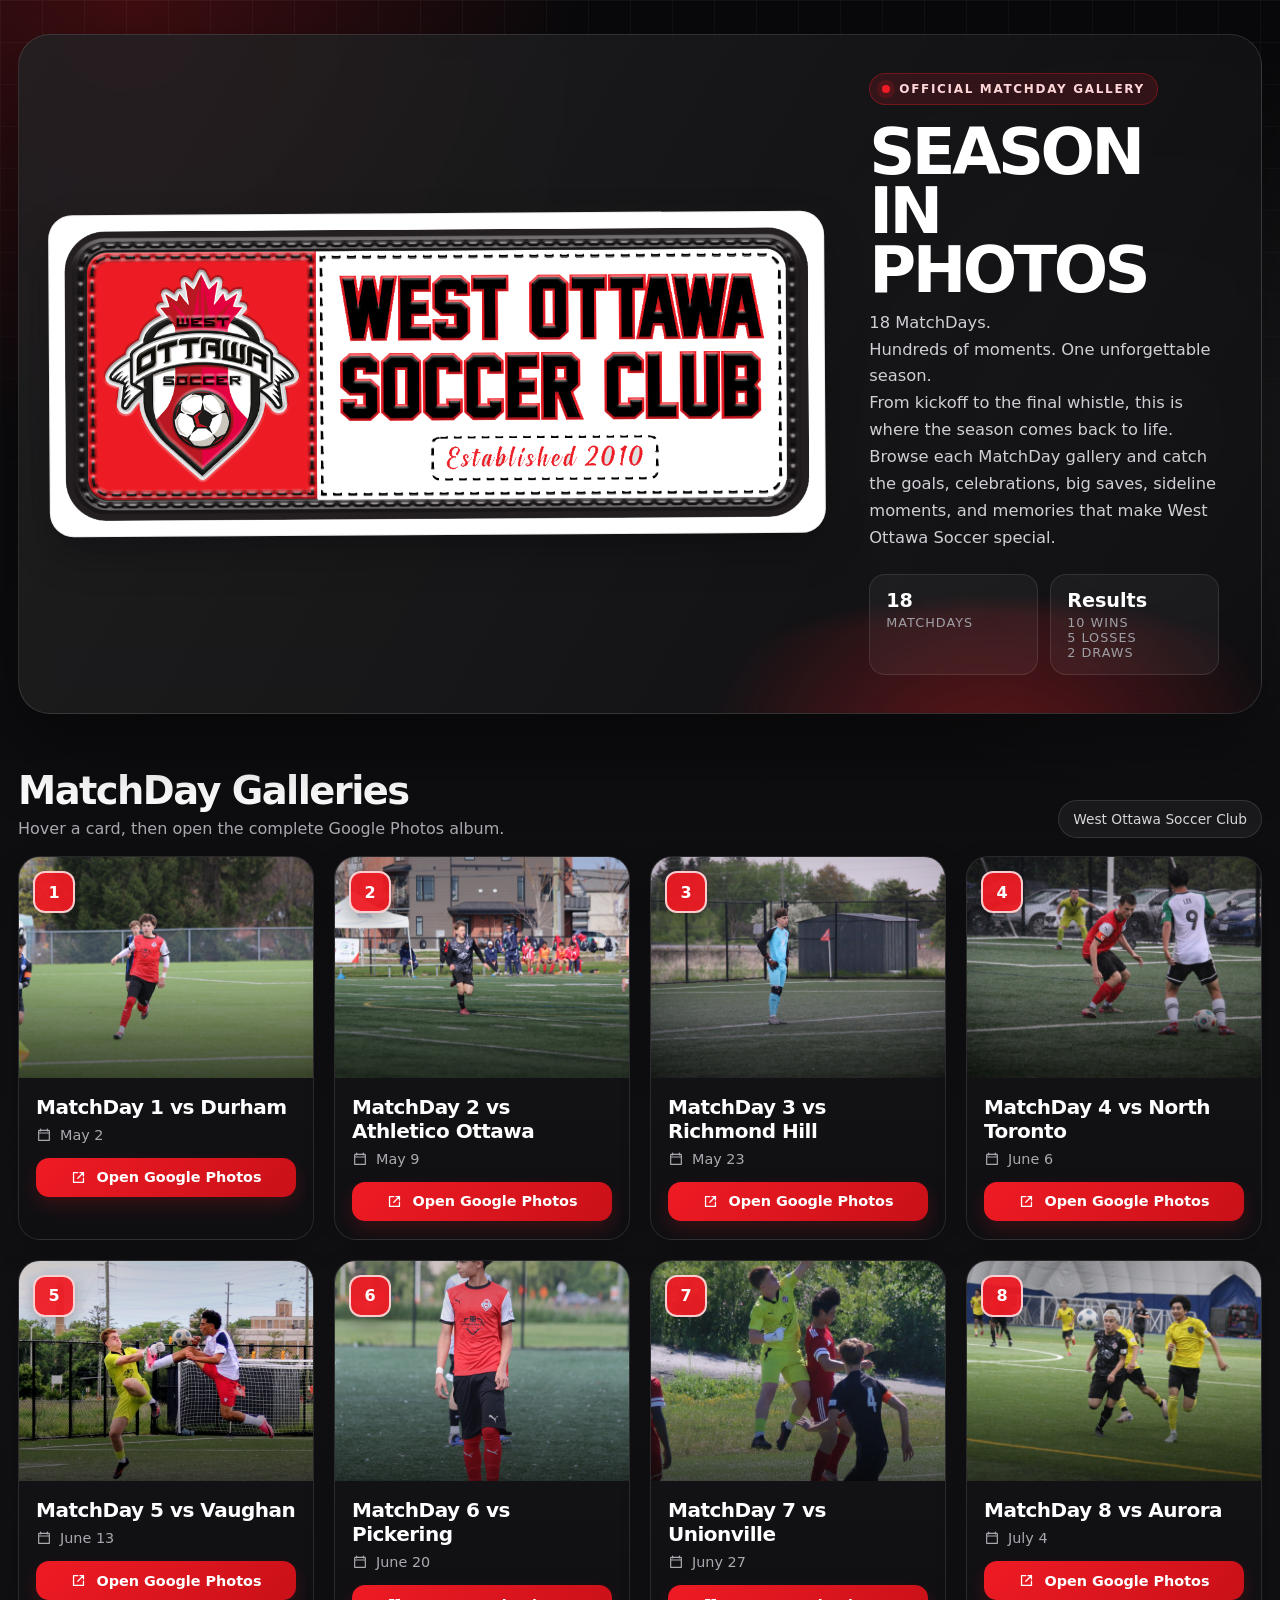
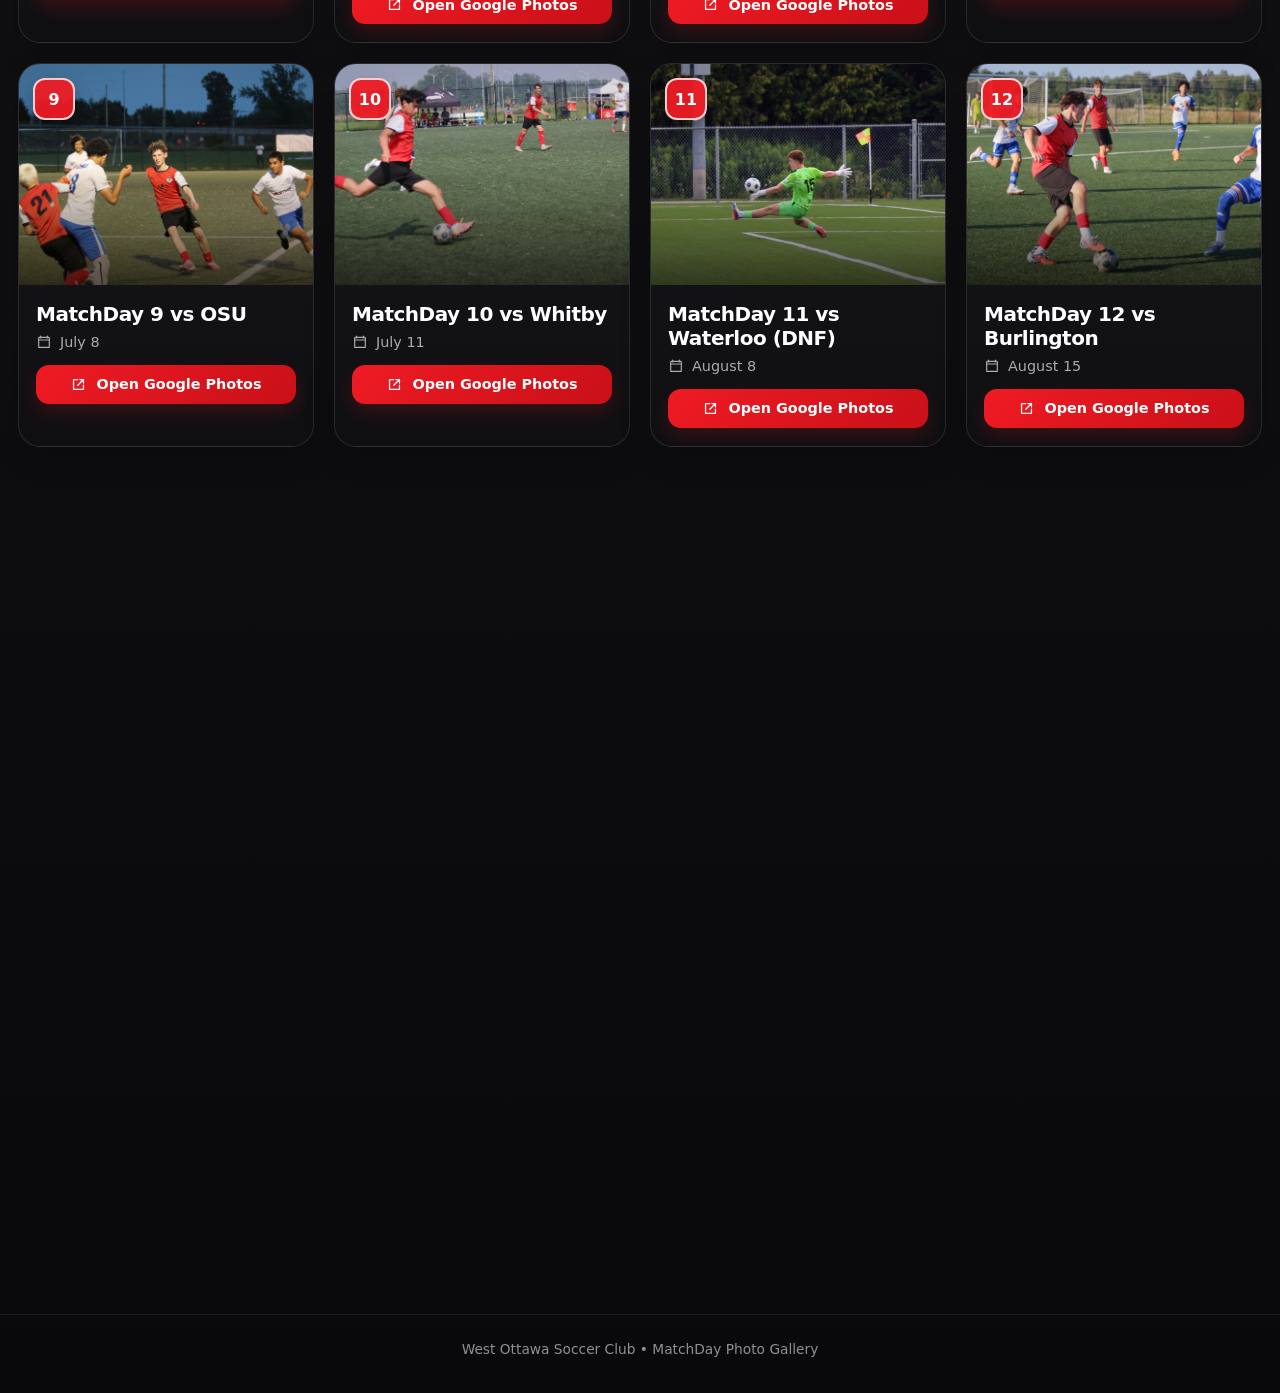
==== commit 934e4d73: "Update index.html" ====
--- a/index.html
+++ b/index.html
@@ -525,7 +525,7 @@
 
             <div class="stats">
               <div class="stat"><strong>18</strong><span>MatchDays</span></div>
-                <div class="stat"><strong>Results</strong><span>7 Wins <br>5 Losses<br>2 Draws</span></div>
+                <div class="stat"><strong>Results</strong><span>10 Wins <br>5 Losses<br>2 Draws</span></div>
             </div>
           </div>
         </div>
@@ -586,8 +586,8 @@
       { title: "MatchDay 13 vs Tecumseh", date: "August 22", photo: "images/matchday13.jpg", album: "https://photos.app.goo.gl/EwBKHzGnPzG1Ua9W6" },
       { title: "MatchDay 14 vs High Park", date: "Aug 29", photo: "images/matchday_14.JPG", album: "https://photos.app.goo.gl/i1wYfPBnwcWa2Lvh7" },
       { title: "MatchDay 15 vs Cambridge", date: "September 12", photo: "images/matchday15.JPG", album: "https://photos.app.goo.gl/cuKvJ2vpBJ5U41248" },
-      { title: "MatchDay 16 North Mississauga", date: "September 19", photo: "", album: "" },
-      { title: "MatchDay 17 vs Niagra Falls", date: "September 26", photo: "", album: "" },
+      { title: "MatchDay 16 North Mississauga", date: "September 19", photo: "images/matchday16.JPG", album: "https://photos.app.goo.gl/6F9gy1pdAPRCwzty5" },
+      { title: "MatchDay 17 vs Niagara Falls", date: "September 26", photo: "images/matchday17.JPG", album: "https://photos.app.goo.gl/kKeSNTjKNTBoNwd86" },
     ];
 
     const gallery = document.getElementById("gallery");
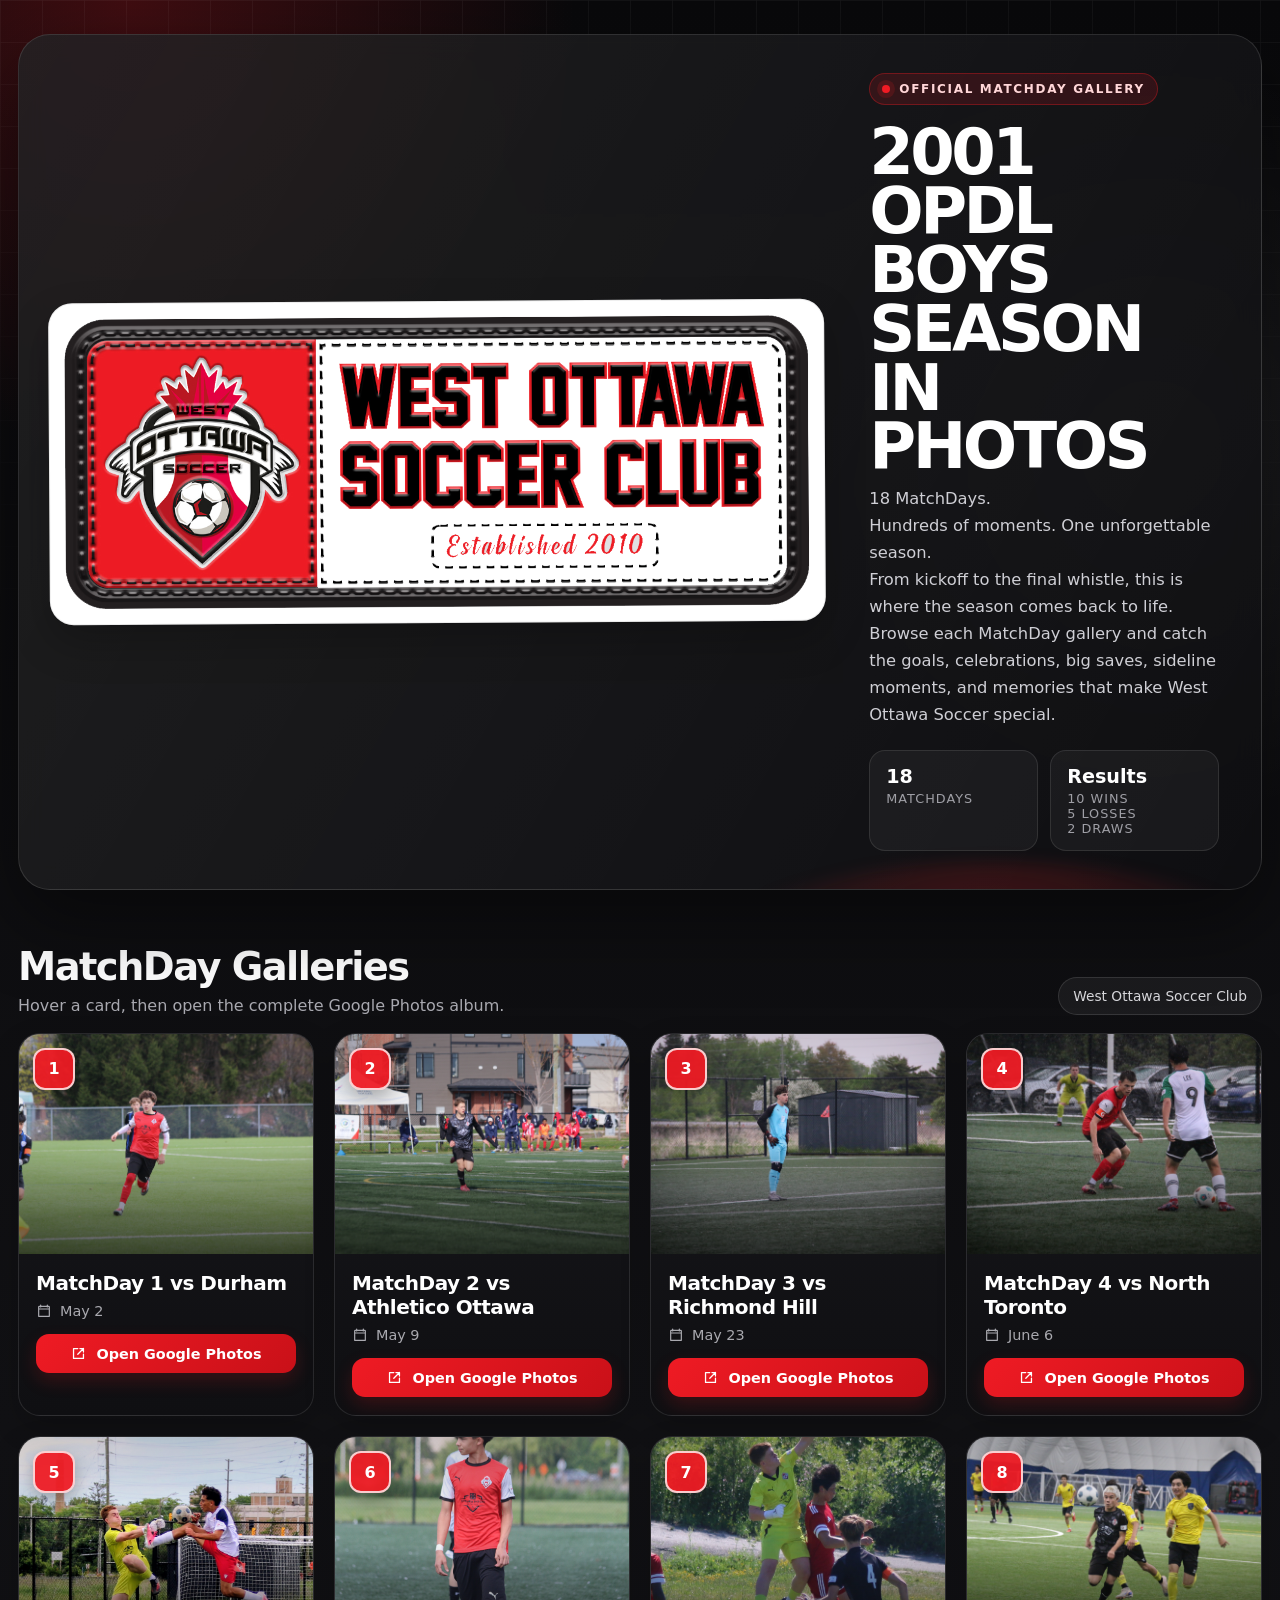
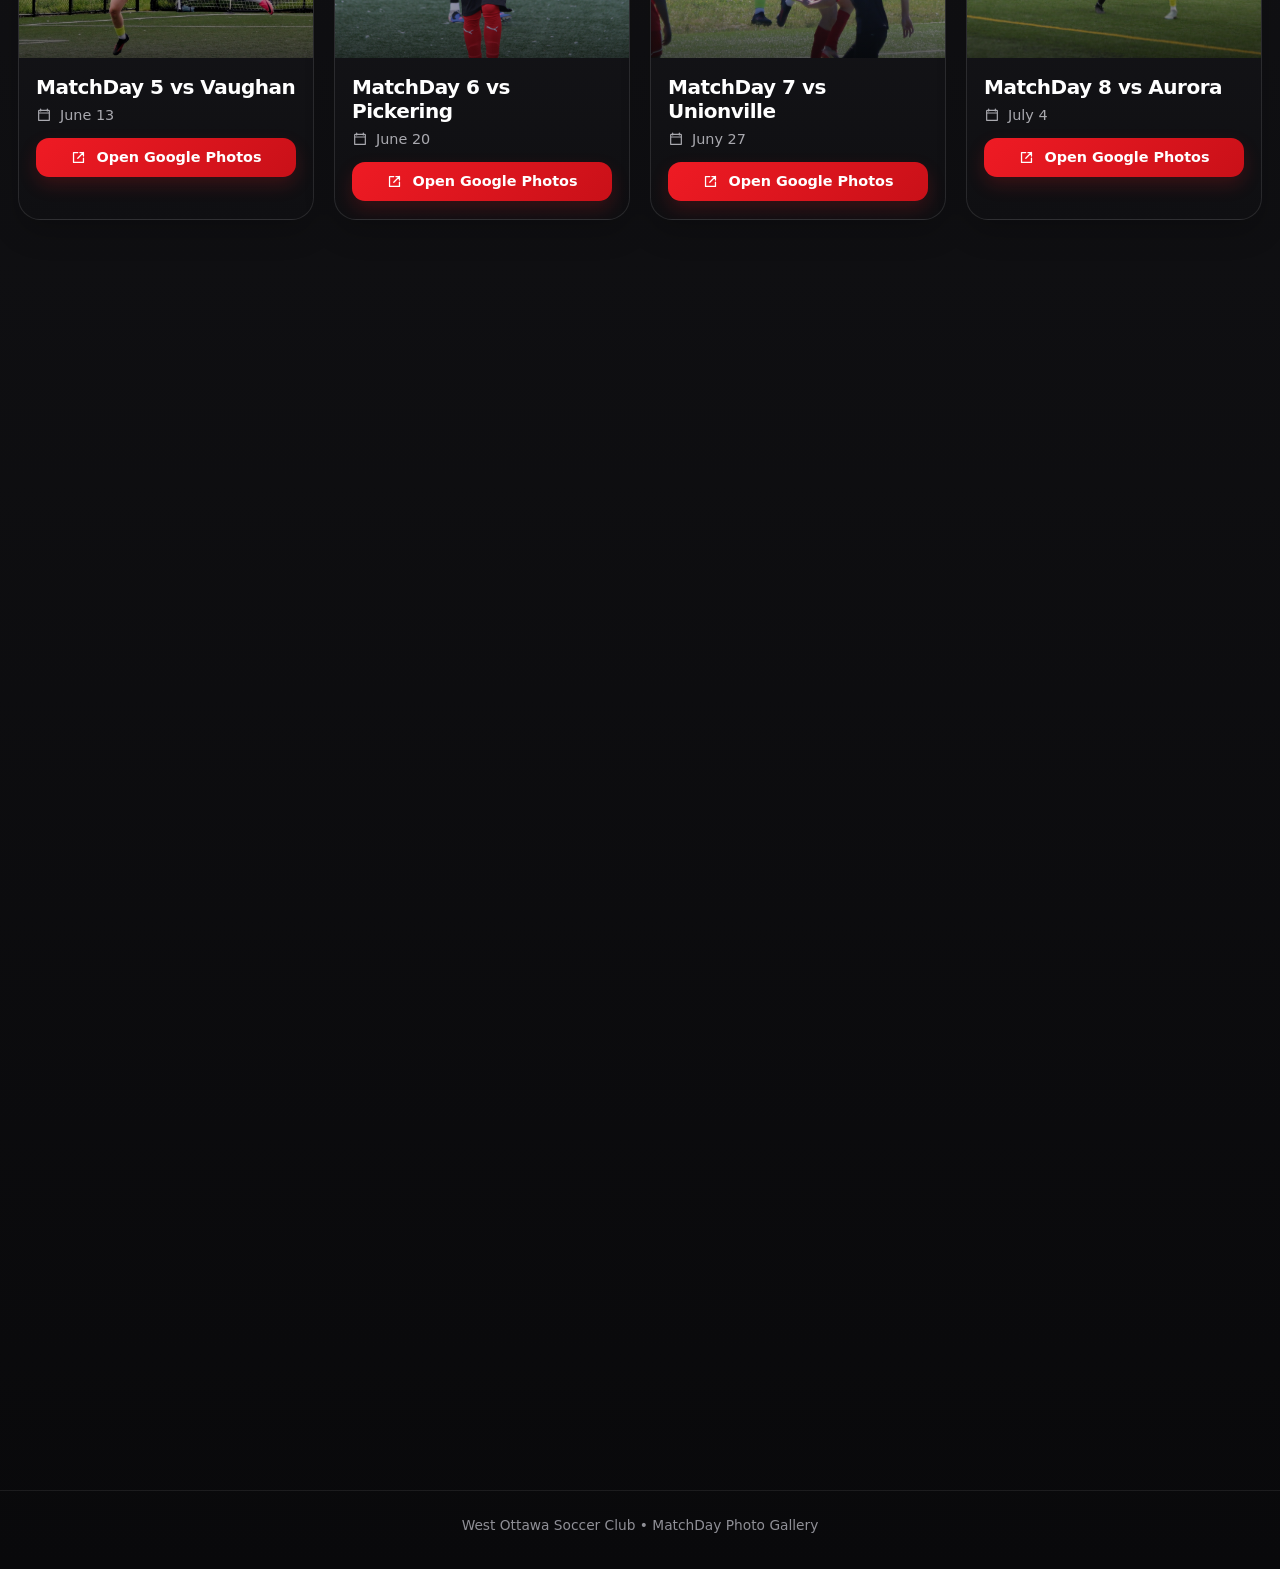
==== commit f9b23b08: "Update index.html" ====
--- a/index.html
+++ b/index.html
@@ -516,7 +516,7 @@
 
           <div class="hero-copy">
             <div class="eyebrow">Official MatchDay Gallery</div>
-            <h1>Season in<br>Photos</h1>
+            <h1>2001 OPDL Boys<br>Season In<br>Photos</h1>
             <p>
              18 MatchDays. <br>Hundreds of moments. One unforgettable season.<br>
 From kickoff to the final whistle, this is where the season comes back to life. 
